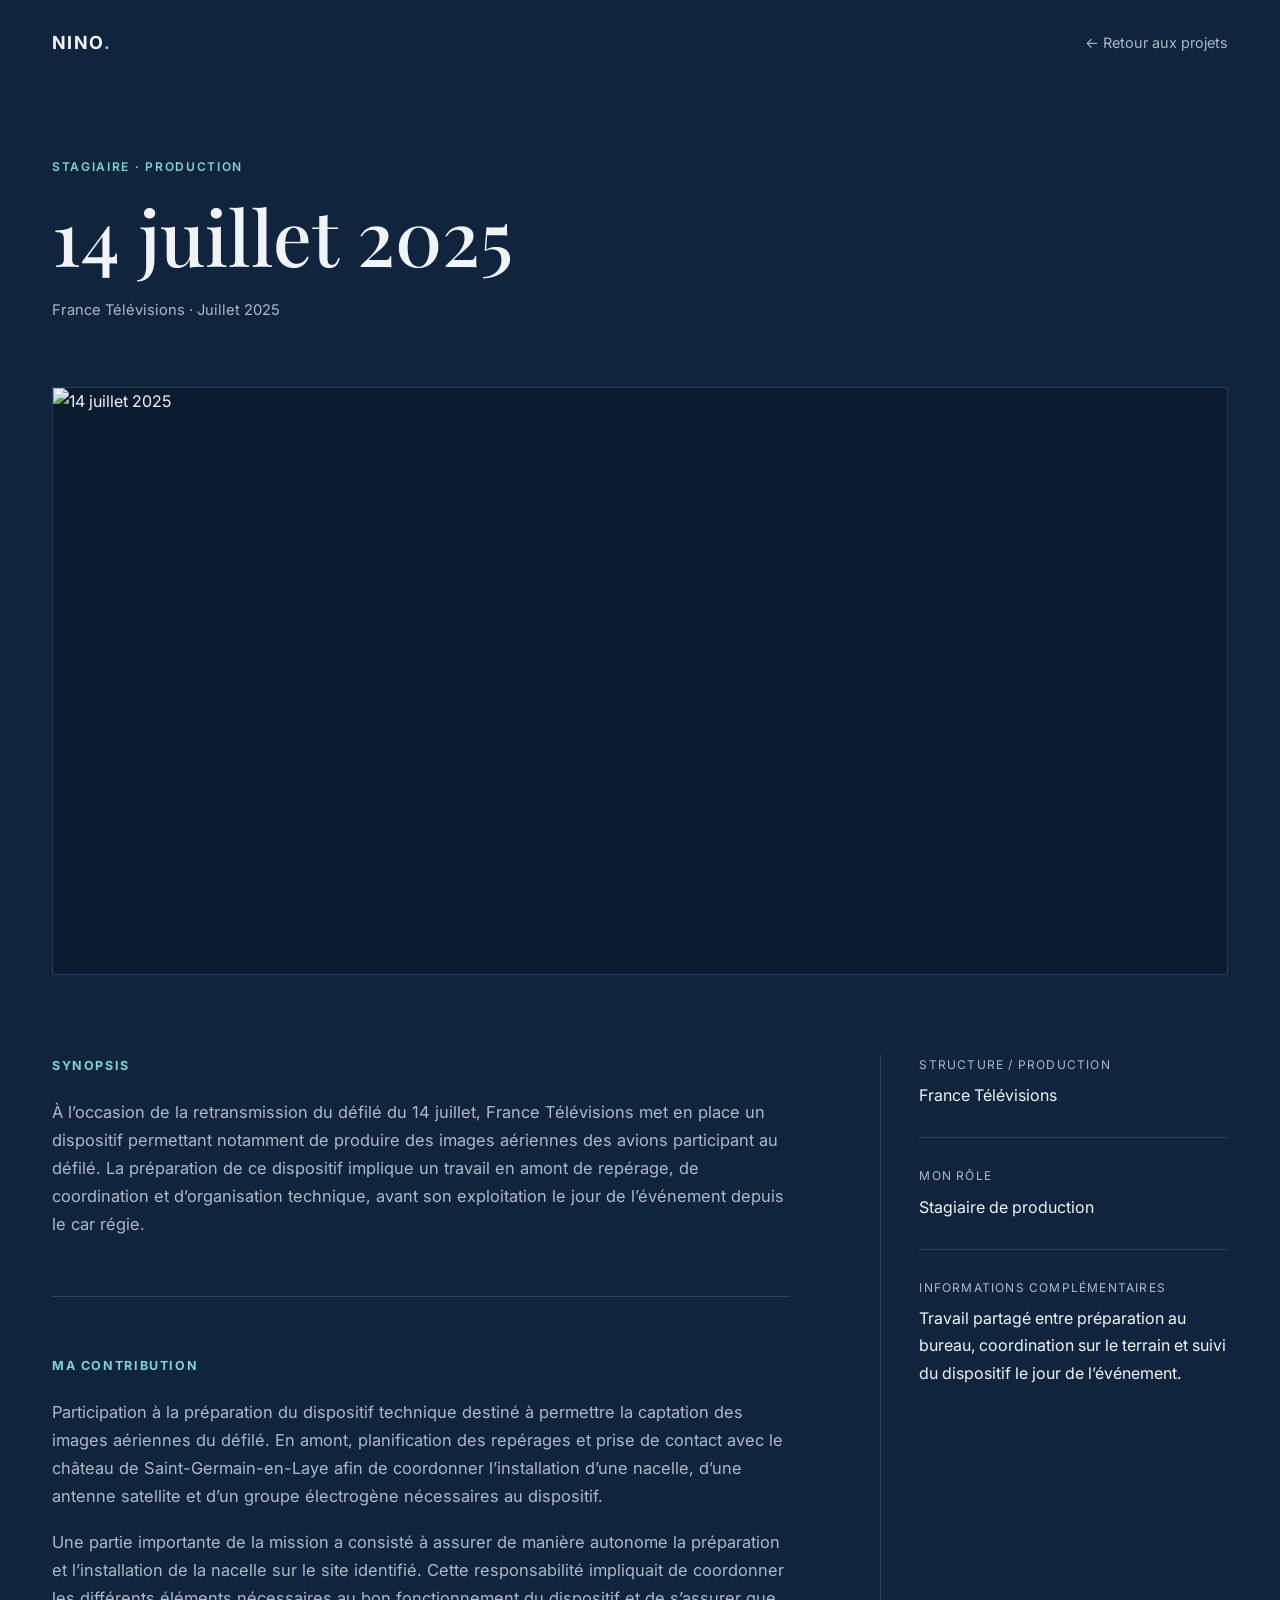
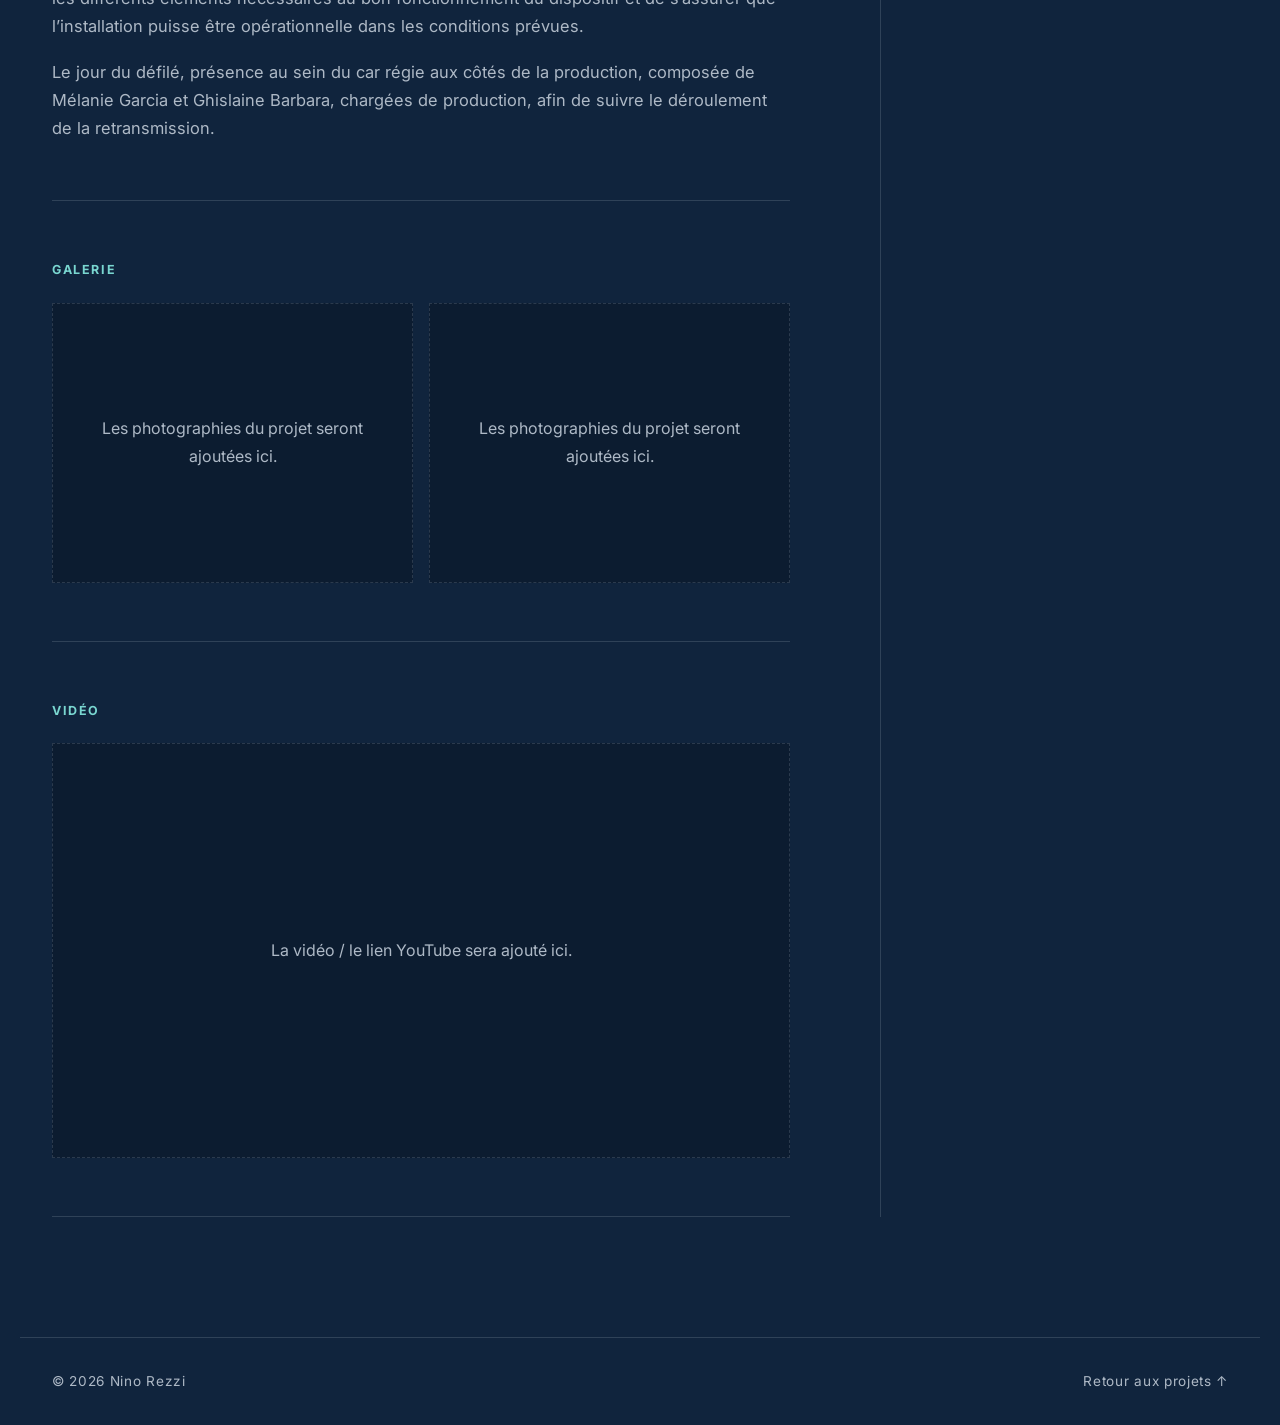
==== projets/14-juillet.html @ 04cb968f "Add files via upload" ====
<!DOCTYPE html>
<html lang="fr">
<head>
    <meta charset="UTF-8">
    <meta name="viewport" content="width=device-width, initial-scale=1.0">
    <title>14 juillet 2025 — Nino Rezzi</title>
    <meta name="description" content="Projet 14 juillet 2025 — Portfolio de Nino Rezzi.">
    <link rel="stylesheet" href="../style.css">
    <link rel="stylesheet" href="../projets/project.css">
    <link rel="preconnect" href="https://fonts.googleapis.com">
    <link rel="preconnect" href="https://fonts.gstatic.com" crossorigin>
    <link href="https://fonts.googleapis.com/css2?family=Inter:wght@300;400;500;600;700&family=Playfair+Display:ital,wght@0,500;0,600;1,500&display=swap" rel="stylesheet">
</head>
<body class="project-page">

<header class="project-nav">
    <a href="../index.html" class="logo">NINO<span>.</span></a>
    <a href="../index.html#projets" class="back-link">← Retour aux projets</a>
</header>

<main class="project-main">
    <header class="project-intro">
        <p class="eyebrow">STAGIAIRE · PRODUCTION</p>
        <h1>14 juillet 2025</h1>
        <div class="project-meta">
            <span>France Télévisions · Juillet 2025</span>
        </div>
    </header>

    <div class="project-hero">
        <img src="../images/14-juillet.jpg" alt="14 juillet 2025">
    </div>

    <div class="project-grid">
        <div class="project-content">
            <section>
                <h2>Synopsis</h2>
                <p>À l’occasion de la retransmission du défilé du 14 juillet, France Télévisions met en place un dispositif permettant notamment de produire des images aériennes des avions participant au défilé. La préparation de ce dispositif implique un travail en amont de repérage, de coordination et d’organisation technique, avant son exploitation le jour de l’événement depuis le car régie.</p>
            </section>

            <section>
                <h2>Ma contribution</h2>
                <p>Participation à la préparation du dispositif technique destiné à permettre la captation des images aériennes du défilé. En amont, planification des repérages et prise de contact avec le château de Saint-Germain-en-Laye afin de coordonner l’installation d’une nacelle, d’une antenne satellite et d’un groupe électrogène nécessaires au dispositif.</p><p>Une partie importante de la mission a consisté à assurer de manière autonome la préparation et l’installation de la nacelle sur le site identifié. Cette responsabilité impliquait de coordonner les différents éléments nécessaires au bon fonctionnement du dispositif et de s’assurer que l’installation puisse être opérationnelle dans les conditions prévues.</p><p>Le jour du défilé, présence au sein du car régie aux côtés de la production, composée de Mélanie Garcia et Ghislaine Barbara, chargées de production, afin de suivre le déroulement de la retransmission.</p>
            </section>

            <section>
                <h2>Galerie</h2>
                <div class="project-gallery">
                    <div class="media-placeholder">Les photographies du projet seront ajoutées ici.</div>
                    <div class="media-placeholder">Les photographies du projet seront ajoutées ici.</div>
                </div>
            </section>

            <section>
                <h2>Vidéo</h2>
                <div class="video-placeholder">La vidéo / le lien YouTube sera ajouté ici.</div>
            </section>
        </div>

        <aside class="project-side">
            <div class="info-block">
                <span class="info-label">Structure / production</span>
                <div class="info-value">France Télévisions</div>
            </div>

            <div class="info-block">
                <span class="info-label">Mon rôle</span>
                <div class="info-value">Stagiaire de production</div>
            </div>

            <div class="info-block">
                <span class="info-label">Informations complémentaires</span>
                <p>Travail partagé entre préparation au bureau, coordination sur le terrain et suivi du dispositif le jour de l’événement.</p>
            </div>
        </aside>
    </div>
</main>

<footer class="project-footer">
    <span>© 2026 Nino Rezzi</span>
    <a href="../index.html#projets">Retour aux projets ↑</a>
</footer>

</body>
</html>
---- style.css ----
/* =====================================================
   VARIABLES
===================================================== */

:root {
    --background: #10243d;
    --background-dark: #0c1c30;
    --background-light: #17304d;
    --text: #f1f4f7;
    --text-muted: #aeb9c6;
    --border: rgba(220, 230, 240, 0.15);
    --accent: #79d6d0;
    --container: 1240px;
}


/* =====================================================
   RESET
===================================================== */

* {
    margin: 0;
    padding: 0;
    box-sizing: border-box;
}

html {
    scroll-behavior: smooth;
}

body {
    background: var(--background);
    color: var(--text);
    font-family: "Inter", sans-serif;
    line-height: 1.6;
    overflow-x: hidden;
}

a {
    color: inherit;
    text-decoration: none;
}

img {
    display: block;
    width: 100%;
}

::selection {
    background: var(--accent);
    color: var(--background-dark);
}


/* =====================================================
   SECTIONS
===================================================== */

.section {
    position: relative;
    max-width: var(--container);
    margin: auto;
    padding: 150px 40px;
}

.section-header {
    margin-bottom: 80px;
}

.eyebrow {
    color: var(--text-muted);
    font-size: 11px;
    font-weight: 600;
    letter-spacing: 0.18em;
    text-transform: uppercase;
}

.section-header h2 {
    margin-top: 20px;
    font-size: clamp(48px, 6vw, 82px);
    font-weight: 500;
    letter-spacing: -0.05em;
    line-height: 0.95;
}

.section-header h2 em {
    font-family: "Playfair Display", serif;
    font-weight: 500;
}

.section-header > p:last-child {
    max-width: 520px;
    margin-top: 30px;
    color: var(--text-muted);
}


/* =====================================================
   NAVIGATION
===================================================== */

.navbar {
    position: fixed;
    z-index: 100;
    top: 0;
    left: 0;
    width: 100%;
    height: 80px;

    display: flex;
    align-items: center;
    justify-content: space-between;

    padding: 0 40px;

    background: rgba(16, 36, 61, 0.88);
    backdrop-filter: blur(15px);

    border-bottom: 1px solid var(--border);
}

.logo {
    font-size: 18px;
    font-weight: 700;
    letter-spacing: 0.05em;
}

.logo span {
    color: var(--accent);
}

.navbar nav {
    display: flex;
    gap: 32px;
}

.navbar nav a {
    color: var(--text-muted);
    font-size: 12px;
    transition: color 0.3s ease;
}

.navbar nav a:hover {
    color: var(--text);
}

.nav-button {
    border: 1px solid var(--border);
    padding: 10px 17px;

    font-size: 11px;
    text-transform: uppercase;
    letter-spacing: 0.08em;

    transition: 0.3s ease;
}

.nav-button:hover {
    background: var(--text);
    color: var(--background-dark);
}


/* =====================================================
   HERO
===================================================== */

.hero {
    position: relative;

    min-height: 100vh;
    max-width: 1400px;

    margin: auto;
    padding: 160px 60px 80px;

    display: grid;
    grid-template-columns: 1fr 0.85fr;
    align-items: center;
    gap: 80px;
}

.hero-content {
    position: relative;
    z-index: 2;
}

.hero h1 {
    margin-top: 25px;

    font-size: clamp(80px, 12vw, 170px);
    font-weight: 600;
    letter-spacing: -0.08em;
    line-height: 0.78;
}

.hero h1 span {
    display: inline-block;
    margin-left: 70px;

    font-family: "Playfair Display", serif;
    font-weight: 500;
}

.hero-description {
    max-width: 470px;
    margin-top: 55px;

    color: var(--text-muted);
    font-size: 16px;
    line-height: 1.8;
}

.hero-buttons {
    display: flex;
    gap: 15px;
    margin-top: 40px;
}


/* =====================================================
   BUTTONS
===================================================== */

.button {
    display: inline-flex;
    align-items: center;
    justify-content: center;

    min-height: 52px;
    padding: 0 25px;

    font-size: 11px;
    font-weight: 600;
    letter-spacing: 0.08em;
    text-transform: uppercase;

    transition: all 0.3s ease;
}

.button-primary {
    background: var(--text);
    color: var(--background-dark);
}

.button-primary:hover {
    background: var(--accent);
    transform: translateY(-2px);
}

.button-secondary {
    border: 1px solid var(--border);
}

.button-secondary:hover {
    border-color: var(--text);
    transform: translateY(-2px);
}


/* =====================================================
   HERO IMAGE
===================================================== */

.hero-image {
    position: relative;
    height: 680px;
    overflow: hidden;
}

.hero-image img {
    width: 100%;
    height: 100%;
    object-fit: cover;

    filter: saturate(0.85);

    transition: transform 0.8s ease;
}

.hero-image:hover img {
    transform: scale(1.03);
}

.image-caption {
    position: absolute;
    z-index: 2;

    bottom: 20px;
    left: 20px;
    right: 20px;

    display: flex;
    justify-content: space-between;

    font-size: 10px;
    letter-spacing: 0.1em;
}

.scroll-indicator {
    position: absolute;

    bottom: 35px;
    left: 60px;

    display: flex;
    align-items: center;
    gap: 12px;

    color: var(--text-muted);

    font-size: 9px;
    letter-spacing: 0.15em;
}

.scroll-indicator span {
    width: 35px;
    height: 1px;

    background: var(--text-muted);
}


/* =====================================================
   ABOUT
===================================================== */

.about {
    border-top: 1px solid var(--border);
}

.about-grid {
    display: grid;
    grid-template-columns: 1.2fr 0.8fr;
    gap: 120px;
}

.about-text {
    max-width: 650px;
}

.about-text p {
    margin-bottom: 25px;
    color: var(--text-muted);
}

.about-text .large-text {
    color: var(--text);

    font-size: 24px;
    line-height: 1.5;
}

.about-info {
    border-top: 1px solid var(--border);
}

.info-item {
    padding: 25px 0;
    border-bottom: 1px solid var(--border);
}

.info-item span,
.info-item small {
    display: block;

    color: var(--text-muted);
    font-size: 11px;
}

.info-item strong {
    display: block;

    margin: 5px 0;

    font-size: 16px;
    font-weight: 500;
}


/* =====================================================
   PROJETS
===================================================== */

.projects {
    border-top: 1px solid var(--border);
}

.project-category-section {
    margin-bottom: 130px;
}

.project-category-section:last-child {
    margin-bottom: 0;
}

.project-category-header {
    display: grid;
    grid-template-columns: 60px 1fr;
    column-gap: 25px;

    margin-bottom: 55px;
    padding-top: 35px;

    border-top: 1px solid var(--border);
}

.project-category-header > span {
    color: var(--accent);

    font-size: 11px;
    font-weight: 600;
    letter-spacing: 0.12em;
}

.project-category-header h3 {
    font-size: 36px;
    font-weight: 500;

    letter-spacing: -0.04em;
    line-height: 1;
}

.project-category-header p {
    grid-column: 2;

    max-width: 520px;
    margin-top: 12px;

    color: var(--text-muted);
    font-size: 13px;
}

.projects-grid {
    display: grid;
    grid-template-columns: repeat(2, 1fr);

    gap: 80px 35px;
}

.project-card:nth-child(even) {
    margin-top: 120px;
}


/* =====================================================
   PROJECT IMAGE + INTERACTION
===================================================== */

.project-image {
    position: relative;
    display: block;

    aspect-ratio: 16 / 10;

    overflow: hidden;

    background: var(--background-light);

    cursor: pointer;
}

.project-image img {
    width: 100%;
    height: 100%;

    object-fit: cover;

    transition: transform 0.7s cubic-bezier(.2, .8, .2, 1);
}

.project-overlay {
    position: absolute;
    inset: 0;

    display: flex;
    align-items: center;
    justify-content: center;

    padding: 40px;

    background: rgba(8, 20, 34, 0.82);

    opacity: 0;

    transition: opacity 0.4s ease;
}

.project-image:hover img {
    transform: scale(1.05);
}

.project-image:hover .project-overlay {
    opacity: 1;
}

.project-preview {
    width: 100%;
    max-width: 420px;

    text-align: center;

    transform: translateY(15px);

    transition: transform 0.4s ease;
}

.project-image:hover .project-preview {
    transform: translateY(0);
}

.preview-label {
    display: block;

    color: var(--accent);

    font-size: 10px;
    font-weight: 600;

    letter-spacing: 0.18em;
    text-transform: uppercase;
}

.project-preview p {
    margin: 18px auto 22px;

    color: var(--text);

    font-size: 14px;
    line-height: 1.7;
}

.preview-link {
    display: inline-block;

    padding: 11px 18px;

    border: 1px solid rgba(255, 255, 255, 0.5);

    color: var(--text);

    font-size: 10px;
    font-weight: 600;

    letter-spacing: 0.12em;
    text-transform: uppercase;

    transition: 0.3s ease;
}

.preview-link:hover {
    background: var(--text);
    color: var(--background-dark);
}

.project-info {
    padding-top: 20px;
}

.project-info > div {
    display: flex;
    align-items: center;
    gap: 15px;
}

.project-number {
    color: var(--text-muted);
    font-size: 10px;
}

.project-category {
    color: var(--accent);

    font-size: 9px;
    font-weight: 600;

    letter-spacing: 0.15em;
}

.project-info h3 {
    margin-top: 12px;

    font-size: 26px;
    font-weight: 500;

    letter-spacing: -0.03em;
    line-height: 1.15;
}

.project-info p {
    max-width: 400px;
    margin-top: 8px;

    color: var(--text-muted);

    font-size: 13px;
}


/* =====================================================
   FORMATION
===================================================== */

.formation {
    border-top: 1px solid var(--border);
}

.timeline {
    border-top: 1px solid var(--border);
}

.timeline-item {
    display: grid;
    grid-template-columns: 220px 1fr;

    padding: 50px 0;

    border-bottom: 1px solid var(--border);
}

.timeline-date {
    color: var(--text-muted);
    font-size: 13px;
}

.timeline-content > span {
    color: var(--accent);

    font-size: 9px;
    font-weight: 600;

    letter-spacing: 0.15em;
}

.timeline-content h3 {
    margin-top: 8px;

    font-size: 32px;
    font-weight: 500;

    letter-spacing: -0.04em;
}

.timeline-content p {
    max-width: 700px;
    margin-top: 15px;

    color: var(--text-muted);
}


/* =====================================================
   LOGICIELS
===================================================== */

.skills {
    border-top: 1px solid var(--border);
}

.software-grid {
    display: grid;
    grid-template-columns: repeat(3, 1fr);

    border-top: 1px solid var(--border);
    border-left: 1px solid var(--border);
}

.software-card {
    min-height: 230px;

    padding: 35px;

    border-right: 1px solid var(--border);
    border-bottom: 1px solid var(--border);

    transition:
        background 0.3s ease,
        transform 0.3s ease;
}

.software-card:hover {
    background: var(--background-light);
    transform: translateY(-3px);
}

.software-card > span {
    color: var(--text-muted);
    font-size: 10px;
}

.software-card h3 {
    margin-top: 60px;

    font-size: 28px;
    font-weight: 500;

    letter-spacing: -0.04em;
}

.software-card p {
    margin-top: 8px;

    color: var(--text-muted);

    font-size: 12px;
}


/* =====================================================
   CV
===================================================== */

.cv {
    max-width: none;
    background: var(--background-light);
}

.cv-container {
    max-width: 1090px;
    margin: auto;

    display: flex;
    align-items: center;
    justify-content: space-between;

    gap: 50px;
}

.cv h2 {
    margin-top: 15px;

    font-size: 65px;
    letter-spacing: -0.05em;
}

.cv p:last-of-type {
    max-width: 450px;
    margin-top: 20px;

    color: var(--text-muted);
}


/* =====================================================
   OBJECTIFS
===================================================== */

.objectives {
    border-top: 1px solid var(--border);
}

.objectives-grid {
    display: grid;
    grid-template-columns: 1fr 1fr;
    gap: 100px;
}

.objectives h2 {
    margin-top: 20px;

    font-size: clamp(45px, 5vw, 70px);
    font-weight: 500;

    line-height: 0.95;
    letter-spacing: -0.06em;
}

.objectives h2 em {
    font-family: "Playfair Display", serif;
    font-weight: 500;
}

.objective-text {
    padding-top: 40px;
}

.objective-text p {
    margin-bottom: 25px;

    color: var(--text-muted);
}


/* =====================================================
   CONTACT
===================================================== */

.contact {
    min-height: 80vh;

    display: flex;
    align-items: center;
    justify-content: center;

    padding: 100px 40px;

    text-align: center;

    border-top: 1px solid var(--border);

    background:
        radial-gradient(
            circle at center,
            rgba(121, 214, 208, 0.08),
            transparent 55%
        );
}

.contact h2 {
    margin-top: 20px;

    font-size: clamp(65px, 10vw, 140px);
    font-weight: 500;

    letter-spacing: -0.07em;
    line-height: 0.85;
}

.contact h2 em {
    font-family: "Playfair Display", serif;
    font-weight: 500;
}

.contact-email {
    display: inline-block;

    margin-top: 60px;
    padding-bottom: 5px;

    border-bottom: 1px solid var(--text);

    font-size: 20px;

    transition: 0.3s ease;
}

.contact-email:hover {
    color: var(--accent);
    border-color: var(--accent);
}

.social-links {
    display: flex;
    justify-content: center;
    gap: 30px;

    margin-top: 50px;
}

.social-links a {
    color: var(--text-muted);

    font-size: 11px;

    text-transform: uppercase;
    letter-spacing: 0.1em;

    transition: 0.3s ease;
}

.social-links a:hover {
    color: var(--accent);
}


/* =====================================================
   FOOTER
===================================================== */

footer {
    max-width: 1400px;
    margin: auto;

    padding: 30px 40px;

    display: flex;
    justify-content: space-between;

    border-top: 1px solid var(--border);

    color: var(--text-muted);

    font-size: 10px;
    letter-spacing: 0.05em;
}

footer a:hover {
    color: var(--accent);
}


/* =====================================================
   TABLET
===================================================== */

@media (max-width: 1000px) {

    .navbar nav {
        display: none;
    }

    .hero {
        grid-template-columns: 1fr;

        padding: 140px 30px 80px;

        gap: 50px;
    }

    .hero-image {
        height: 550px;
    }

    .scroll-indicator {
        display: none;
    }

    .section {
        padding: 100px 30px;
    }

    .about-grid {
        grid-template-columns: 1fr;
        gap: 60px;
    }

    .projects-grid {
        grid-template-columns: 1fr;
    }

    .project-card:nth-child(even) {
        margin-top: 0;
    }

    .timeline-item {
        grid-template-columns: 150px 1fr;
    }

    .software-grid {
        grid-template-columns: repeat(2, 1fr);
    }

    .objectives-grid {
        grid-template-columns: 1fr;
        gap: 30px;
    }

    .cv-container {
        flex-direction: column;
        align-items: flex-start;
    }
}


/* =====================================================
   MOBILE
===================================================== */

@media (max-width: 600px) {

    .navbar {
        padding: 0 20px;
    }

    .nav-button {
        display: none;
    }

    .hero {
        padding: 130px 20px 60px;
    }

    .hero h1 {
        font-size: 76px;
    }

    .hero h1 span {
        margin-left: 30px;
    }

    .hero-description {
        margin-top: 40px;
    }

    .hero-buttons {
        flex-direction: column;
        align-items: stretch;
    }

    .hero-image {
        height: 420px;
    }

    .section {
        padding: 80px 20px;
    }

    .section-header {
        margin-bottom: 50px;
    }

    .section-header h2 {
        font-size: 52px;
    }

    .about-text .large-text {
        font-size: 20px;
    }

    .projects-grid {
        gap: 60px;
    }

    .project-category-section {
        margin-bottom: 90px;
    }

    .project-category-header {
        grid-template-columns: 40px 1fr;
        column-gap: 15px;
        margin-bottom: 40px;
    }

    .project-category-header h3 {
        font-size: 28px;
    }

    .project-category-header p {
        grid-column: 2;
        font-size: 12px;
    }

    .project-overlay {
        padding: 25px;
    }

    .project-preview p {
        font-size: 12px;
    }

    .timeline-item {
        display: block;
    }

    .timeline-date {
        margin-bottom: 20px;
    }

    .timeline-content h3 {
        font-size: 26px;
    }

    .software-grid {
        grid-template-columns: 1fr;
    }

    .software-card {
        min-height: 190px;
    }

    .software-card h3 {
        margin-top: 45px;
    }

    .cv h2 {
        font-size: 52px;
    }

    .contact {
        min-height: 70vh;
        padding: 80px 20px;
    }

    .contact h2 {
        font-size: 65px;
    }

    .contact-email {
        font-size: 16px;
    }

    .social-links {
        flex-wrap: wrap;
    }

    footer {
        padding: 25px 20px;
        flex-direction: column;
        gap: 10px;
    }
}
---- projets/project.css ----
:root {
    --background: #10243d;
    --background-dark: #0c1c30;
    --background-light: #17304d;
    --text: #f1f4f7;
    --text-muted: #aeb9c6;
    --border: rgba(220, 230, 240, 0.15);
    --accent: #79d6d0;
    --container: 1240px;
}

* { box-sizing: border-box; }
html { scroll-behavior: smooth; }
body {
    margin: 0;
    background: var(--background);
    color: var(--text);
    font-family: "Inter", sans-serif;
    line-height: 1.7;
}
a { color: inherit; text-decoration: none; }

.project-page {
    min-height: 100vh;
}

.project-nav {
    max-width: var(--container);
    margin: 0 auto;
    padding: 28px 32px;
    display: flex;
    justify-content: space-between;
    align-items: center;
}

.project-nav .logo {
    font-weight: 700;
    letter-spacing: .08em;
}
.project-nav .logo span { color: var(--accent); }

.back-link {
    color: var(--text-muted);
    font-size: .9rem;
    transition: color .25s ease;
}
.back-link:hover { color: var(--text); }

.project-main {
    max-width: var(--container);
    margin: 0 auto;
    padding: 70px 32px 120px;
}

.project-intro {
    max-width: 900px;
    margin-bottom: 64px;
}

.eyebrow {
    margin: 0 0 18px;
    color: var(--accent);
    font-size: .75rem;
    font-weight: 600;
    letter-spacing: .14em;
    text-transform: uppercase;
}

h1 {
    margin: 0 0 22px;
    font-family: "Playfair Display", serif;
    font-size: clamp(2.8rem, 6vw, 5.6rem);
    line-height: 1.05;
    font-weight: 500;
}

.project-meta {
    display: flex;
    flex-wrap: wrap;
    gap: 10px 24px;
    color: var(--text-muted);
    font-size: .92rem;
}

.project-hero {
    width: 100%;
    aspect-ratio: 16 / 8;
    margin-bottom: 80px;
    background: var(--background-dark);
    overflow: hidden;
    border: 1px solid var(--border);
}

.project-hero img {
    width: 100%;
    height: 100%;
    object-fit: cover;
    display: block;
}

.project-grid {
    display: grid;
    grid-template-columns: minmax(0, 1.7fr) minmax(260px, .8fr);
    gap: 90px;
}

.project-content section {
    padding: 0 0 58px;
    margin: 0 0 58px;
    border-bottom: 1px solid var(--border);
}

.project-content section:last-child {
    margin-bottom: 0;
}

.project-content h2,
.project-side h2 {
    margin: 0 0 22px;
    font-size: .78rem;
    letter-spacing: .13em;
    text-transform: uppercase;
    color: var(--accent);
}

.project-content p {
    margin: 0 0 18px;
    color: var(--text-muted);
    font-size: 1.03rem;
}

.project-content p:last-child { margin-bottom: 0; }

.project-side {
    border-left: 1px solid var(--border);
    padding-left: 38px;
}

.info-block {
    padding-bottom: 28px;
    margin-bottom: 28px;
    border-bottom: 1px solid var(--border);
}
.info-block:last-child { border-bottom: 0; }

.info-label {
    display: block;
    margin-bottom: 7px;
    color: var(--text-muted);
    font-size: .75rem;
    letter-spacing: .1em;
    text-transform: uppercase;
}
.info-value {
    font-size: 1rem;
}

.media-placeholder {
    min-height: 280px;
    display: grid;
    place-items: center;
    padding: 30px;
    text-align: center;
    color: var(--text-muted);
    border: 1px dashed var(--border);
    background: var(--background-dark);
}

.project-gallery {
    display: grid;
    grid-template-columns: repeat(2, 1fr);
    gap: 16px;
}
.project-gallery figure {
    margin: 0;
    aspect-ratio: 4 / 3;
    overflow: hidden;
    background: var(--background-dark);
    border: 1px solid var(--border);
}
.project-gallery img {
    width: 100%;
    height: 100%;
    object-fit: cover;
    display: block;
}

.video-placeholder {
    aspect-ratio: 16 / 9;
    display: grid;
    place-items: center;
    border: 1px dashed var(--border);
    background: var(--background-dark);
    color: var(--text-muted);
}

.project-footer {
    max-width: var(--container);
    margin: 0 auto;
    padding: 32px;
    border-top: 1px solid var(--border);
    display: flex;
    justify-content: space-between;
    gap: 20px;
    color: var(--text-muted);
    font-size: .85rem;
}

@media (max-width: 800px) {
    .project-nav,
    .project-main,
    .project-footer { padding-left: 22px; padding-right: 22px; }

    .project-main { padding-top: 45px; padding-bottom: 80px; }

    .project-grid {
        grid-template-columns: 1fr;
        gap: 55px;
    }

    .project-side {
        border-left: 0;
        border-top: 1px solid var(--border);
        padding: 40px 0 0;
    }

    .project-hero {
        aspect-ratio: 4 / 3;
        margin-bottom: 55px;
    }

    .project-gallery { grid-template-columns: 1fr; }

    .project-footer { flex-direction: column; }
}
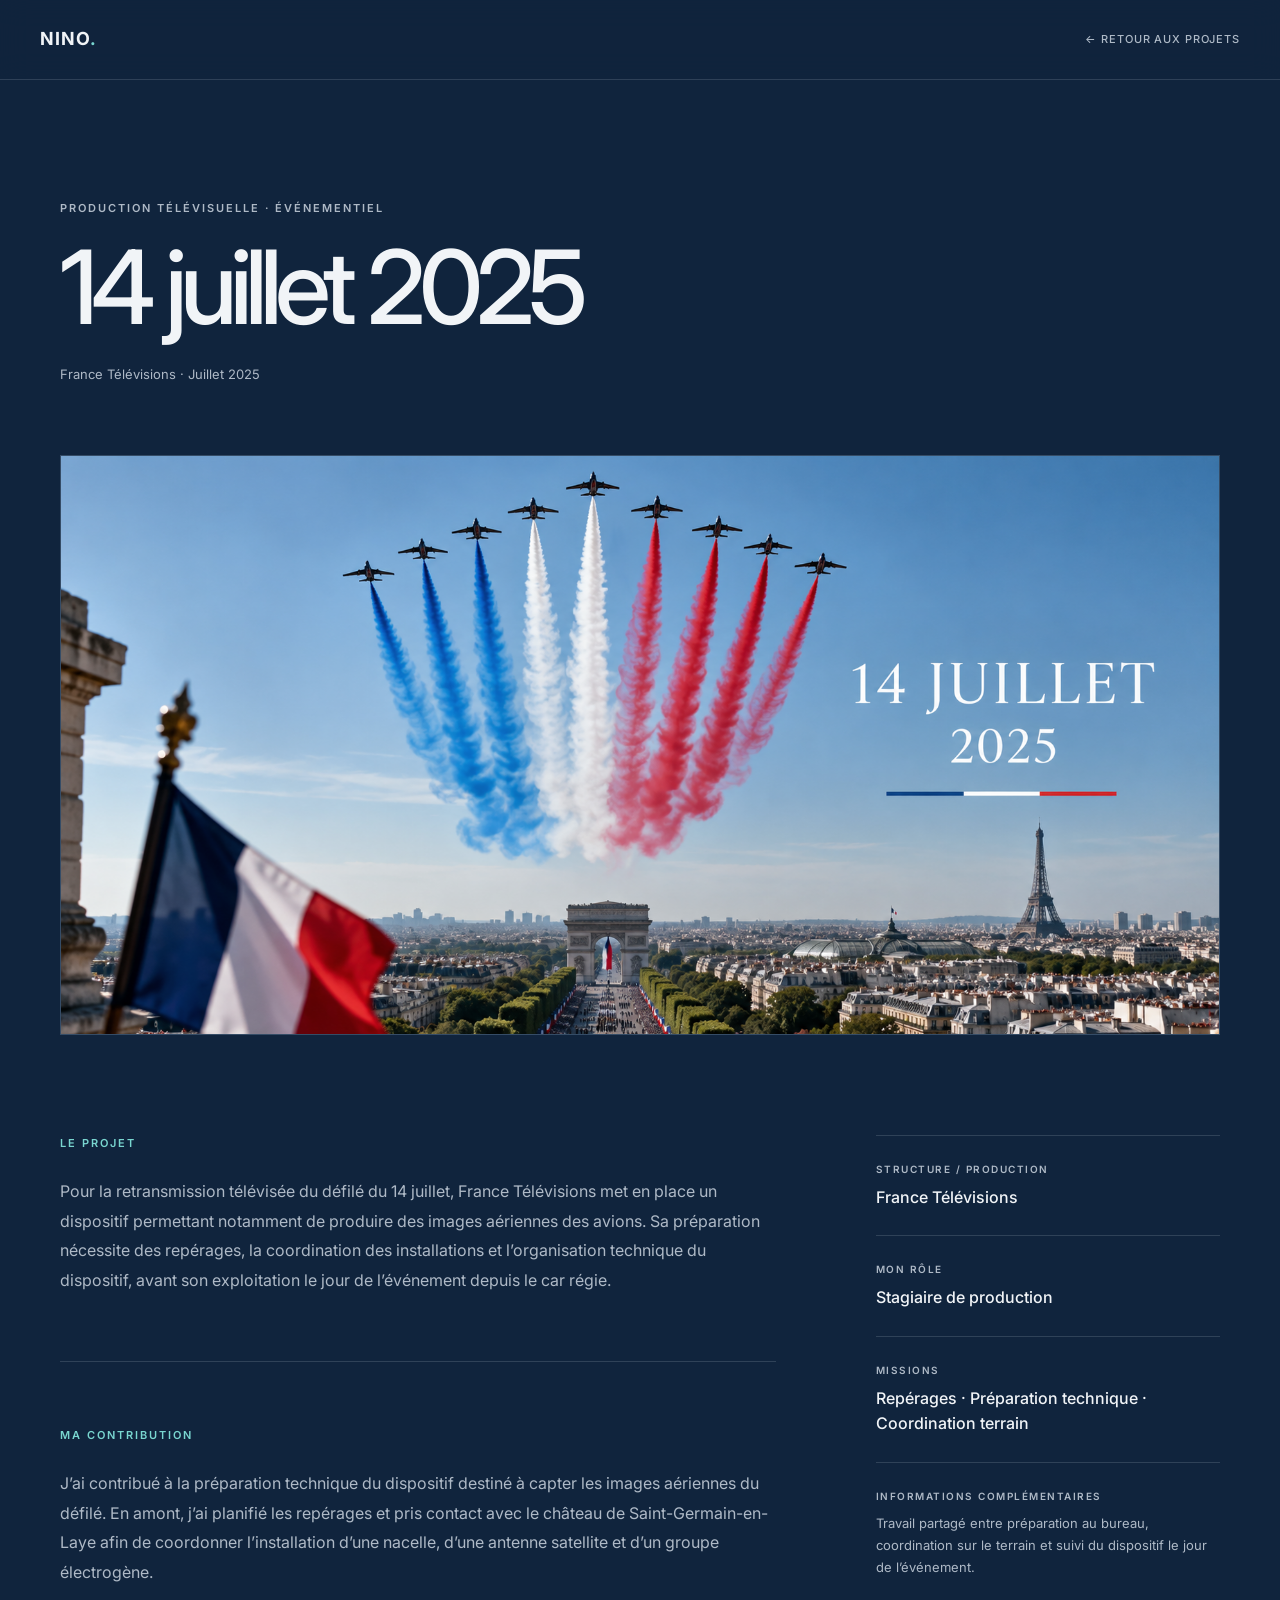
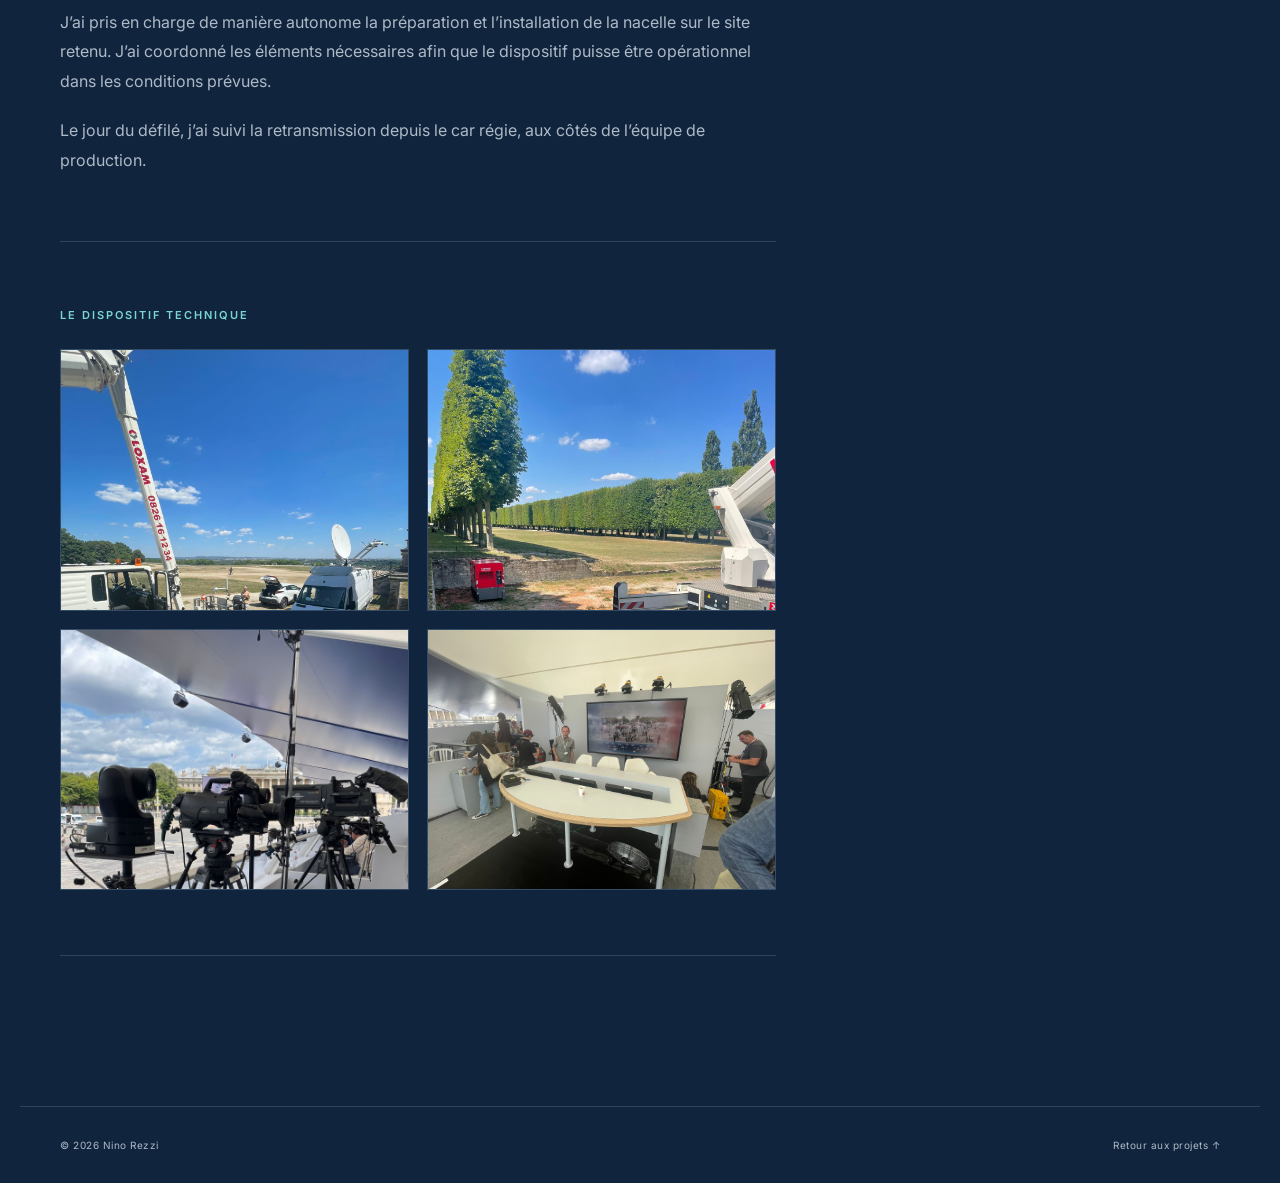
==== commit a97f0a4d: "Update 14-juillet.html" ====
--- a/projets/14-juillet.html
+++ b/projets/14-juillet.html
@@ -3,14 +3,48 @@
 <head>
     <meta charset="UTF-8">
     <meta name="viewport" content="width=device-width, initial-scale=1.0">
+
     <title>14 juillet 2025 — Nino Rezzi</title>
-    <meta name="description" content="Projet 14 juillet 2025 — Portfolio de Nino Rezzi.">
+    <meta
+        name="description"
+        content="Préparation technique et coordination d’un dispositif de captation aérienne pour le défilé du 14 juillet 2025."
+    >
+
     <link rel="stylesheet" href="../style.css">
     <link rel="stylesheet" href="../projets/project.css">
+
     <link rel="preconnect" href="https://fonts.googleapis.com">
     <link rel="preconnect" href="https://fonts.gstatic.com" crossorigin>
-    <link href="https://fonts.googleapis.com/css2?family=Inter:wght@300;400;500;600;700&family=Playfair+Display:ital,wght@0,500;0,600;1,500&display=swap" rel="stylesheet">
+    <link
+        href="https://fonts.googleapis.com/css2?family=Inter:wght@300;400;500;600;700&family=Playfair+Display:ital,wght@0,500;0,600;1,500&display=swap"
+        rel="stylesheet"
+    >
+
+    <style>
+        .project-hero-link,
+        .project-gallery a {
+            display: block;
+        }
+
+        .project-gallery figure {
+            margin: 0;
+        }
+
+        .project-gallery img {
+            display: block;
+            width: 100%;
+            height: auto;
+        }
+
+        .project-gallery figcaption {
+            margin-top: 12px;
+            color: var(--text-muted);
+            font-size: 13px;
+            line-height: 1.5;
+        }
+    </style>
 </head>
+
 <body class="project-page">
 
 <header class="project-nav">
@@ -20,41 +54,156 @@
 
 <main class="project-main">
     <header class="project-intro">
-        <p class="eyebrow">STAGIAIRE · PRODUCTION</p>
+        <p class="eyebrow">PRODUCTION TÉLÉVISUELLE · ÉVÉNEMENTIEL</p>
+
         <h1>14 juillet 2025</h1>
+
         <div class="project-meta">
             <span>France Télévisions · Juillet 2025</span>
         </div>
     </header>
 
     <div class="project-hero">
-        <img src="../images/14-juillet.jpg" alt="14 juillet 2025">
+        <a
+            class="project-hero-link"
+            href="../images/14-juillet.jpg"
+            target="_blank"
+            rel="noopener noreferrer"
+            aria-label="Ouvrir le visuel du projet en grand"
+        >
+            <img
+                src="../images/14-juillet.jpg"
+                alt="Dispositif de captation du défilé du 14 juillet"
+            >
+        </a>
     </div>
 
     <div class="project-grid">
         <div class="project-content">
+
             <section>
-                <h2>Synopsis</h2>
-                <p>À l’occasion de la retransmission du défilé du 14 juillet, France Télévisions met en place un dispositif permettant notamment de produire des images aériennes des avions participant au défilé. La préparation de ce dispositif implique un travail en amont de repérage, de coordination et d’organisation technique, avant son exploitation le jour de l’événement depuis le car régie.</p>
+                <h2>Le projet</h2>
+
+                <p>
+                    Pour la retransmission télévisée du défilé du 14 juillet,
+                    France Télévisions met en place un dispositif permettant
+                    notamment de produire des images aériennes des avions.
+                    Sa préparation nécessite des repérages, la coordination
+                    des installations et l’organisation technique du dispositif,
+                    avant son exploitation le jour de l’événement depuis le
+                    car régie.
+                </p>
             </section>
 
             <section>
                 <h2>Ma contribution</h2>
-                <p>Participation à la préparation du dispositif technique destiné à permettre la captation des images aériennes du défilé. En amont, planification des repérages et prise de contact avec le château de Saint-Germain-en-Laye afin de coordonner l’installation d’une nacelle, d’une antenne satellite et d’un groupe électrogène nécessaires au dispositif.</p><p>Une partie importante de la mission a consisté à assurer de manière autonome la préparation et l’installation de la nacelle sur le site identifié. Cette responsabilité impliquait de coordonner les différents éléments nécessaires au bon fonctionnement du dispositif et de s’assurer que l’installation puisse être opérationnelle dans les conditions prévues.</p><p>Le jour du défilé, présence au sein du car régie aux côtés de la production, composée de Mélanie Garcia et Ghislaine Barbara, chargées de production, afin de suivre le déroulement de la retransmission.</p>
+
+                <p>
+                    J’ai contribué à la préparation technique du dispositif
+                    destiné à capter les images aériennes du défilé. En amont,
+                    j’ai planifié les repérages et pris contact avec le château
+                    de Saint-Germain-en-Laye afin de coordonner l’installation
+                    d’une nacelle, d’une antenne satellite et d’un groupe
+                    électrogène.
+                </p>
+
+                <p>
+                    J’ai pris en charge de manière autonome la préparation et
+                    l’installation de la nacelle sur le site retenu. J’ai
+                    coordonné les éléments nécessaires afin que le dispositif
+                    puisse être opérationnel dans les conditions prévues.
+                </p>
+
+                <p>
+                    Le jour du défilé, j’ai suivi la retransmission depuis le
+                    car régie, aux côtés de l’équipe de production.
+                </p>
             </section>
 
             <section>
-                <h2>Galerie</h2>
+                <h2>Le dispositif technique</h2>
+
                 <div class="project-gallery">
-                    <div class="media-placeholder">Les photographies du projet seront ajoutées ici.</div>
-                    <div class="media-placeholder">Les photographies du projet seront ajoutées ici.</div>
+
+                    <figure>
+                        <a
+                            href="../images/14-juillet-nacelle.jpg"
+                            target="_blank"
+                            rel="noopener noreferrer"
+                            aria-label="Ouvrir la photo de la nacelle en grand"
+                        >
+                            <img
+                                src="../images/14-juillet-nacelle.jpg"
+                                alt="Nacelle et moyens de réception des images aériennes"
+                                loading="lazy"
+                            >
+                        </a>
+                        <figcaption>
+                            Nacelle et antenne satellite mobilisées pour la
+                            réception des images aériennes du défilé.
+                        </figcaption>
+                    </figure>
+
+                    <figure>
+                        <a
+                            href="../images/14-juillet-groupe-electrogene.jpg"
+                            target="_blank"
+                            rel="noopener noreferrer"
+                            aria-label="Ouvrir la photo du groupe électrogène en grand"
+                        >
+                            <img
+                                src="../images/14-juillet-groupe-electrogene.jpg"
+                                alt="Groupe électrogène installé sur le site"
+                                loading="lazy"
+                            >
+                        </a>
+                        <figcaption>
+                            Groupe électrogène utilisé pour alimenter les
+                            équipements du dispositif.
+                        </figcaption>
+                    </figure>
+
+                    <figure>
+                        <a
+                            href="../images/14-juillet-installation-plateau.jpg"
+                            target="_blank"
+                            rel="noopener noreferrer"
+                            aria-label="Ouvrir la photo de l’installation des caméras en grand"
+                        >
+                            <img
+                                src="../images/14-juillet-installation-plateau.jpg"
+                                alt="Caméras installées sur le site de la place de la Concorde"
+                                loading="lazy"
+                            >
+                        </a>
+                        <figcaption>
+                            Caméras et moyens de captation installés sur le
+                            site de la Concorde.
+                        </figcaption>
+                    </figure>
+
+                    <figure>
+                        <a
+                            href="../images/14-juillet-plateau-defile.jpg"
+                            target="_blank"
+                            rel="noopener noreferrer"
+                            aria-label="Ouvrir la photo du plateau de production en grand"
+                        >
+                            <img
+                                src="../images/14-juillet-plateau-defile.jpg"
+                                alt="Installation technique et espace de production sur le site de la Concorde"
+                                loading="lazy"
+                            >
+                        </a>
+                        <figcaption>
+                            Installation technique et espace de production
+                            sur le site de la Concorde pendant la retransmission.
+                        </figcaption>
+                    </figure>
+
                 </div>
             </section>
 
-            <section>
-                <h2>Vidéo</h2>
-                <div class="video-placeholder">La vidéo / le lien YouTube sera ajouté ici.</div>
-            </section>
         </div>
 
         <aside class="project-side">
@@ -69,8 +218,18 @@
             </div>
 
             <div class="info-block">
+                <span class="info-label">Missions</span>
+                <div class="info-value">
+                    Repérages · Préparation technique · Coordination terrain
+                </div>
+            </div>
+
+            <div class="info-block">
                 <span class="info-label">Informations complémentaires</span>
-                <p>Travail partagé entre préparation au bureau, coordination sur le terrain et suivi du dispositif le jour de l’événement.</p>
+                <p>
+                    Travail partagé entre préparation au bureau, coordination
+                    sur le terrain et suivi du dispositif le jour de l’événement.
+                </p>
             </div>
         </aside>
     </div>
--- a/style.css
+++ b/style.css
@@ -3,14 +3,20 @@
 ===================================================== */
 
 :root {
+
     --background: #10243d;
     --background-dark: #0c1c30;
     --background-light: #17304d;
+
     --text: #f1f4f7;
     --text-muted: #aeb9c6;
+
     --border: rgba(220, 230, 240, 0.15);
+
     --accent: #79d6d0;
+
     --container: 1240px;
+
 }
 
 
@@ -19,36 +25,68 @@
 ===================================================== */
 
 * {
+
     margin: 0;
     padding: 0;
+
     box-sizing: border-box;
-}
+
+}
+
 
 html {
+
     scroll-behavior: smooth;
-}
+
+}
+
 
 body {
+
     background: var(--background);
+
     color: var(--text);
+
     font-family: "Inter", sans-serif;
+
     line-height: 1.6;
+
     overflow-x: hidden;
-}
+
+}
+
 
 a {
+
     color: inherit;
+
     text-decoration: none;
-}
+
+}
+
 
 img {
+
     display: block;
+
     width: 100%;
-}
+
+}
+
+
+button {
+
+    font: inherit;
+
+}
+
 
 ::selection {
+
     background: var(--accent);
+
     color: var(--background-dark);
+
 }
 
 
@@ -57,41 +95,72 @@
 ===================================================== */
 
 .section {
+
     position: relative;
+
     max-width: var(--container);
+
     margin: auto;
+
     padding: 150px 40px;
-}
+
+}
+
 
 .section-header {
+
     margin-bottom: 80px;
-}
+
+}
+
 
 .eyebrow {
+
     color: var(--text-muted);
+
     font-size: 11px;
+
     font-weight: 600;
+
     letter-spacing: 0.18em;
+
     text-transform: uppercase;
-}
+
+}
+
 
 .section-header h2 {
+
     margin-top: 20px;
+
     font-size: clamp(48px, 6vw, 82px);
+
     font-weight: 500;
+
     letter-spacing: -0.05em;
+
     line-height: 0.95;
-}
+
+}
+
 
 .section-header h2 em {
+
     font-family: "Playfair Display", serif;
+
     font-weight: 500;
-}
+
+}
+
 
 .section-header > p:last-child {
+
     max-width: 520px;
+
     margin-top: 30px;
+
     color: var(--text-muted);
+
 }
 
 
@@ -100,64 +169,103 @@
 ===================================================== */
 
 .navbar {
+
     position: fixed;
+
     z-index: 100;
+
     top: 0;
     left: 0;
+
     width: 100%;
+
     height: 80px;
 
     display: flex;
+
     align-items: center;
+
     justify-content: space-between;
 
     padding: 0 40px;
 
     background: rgba(16, 36, 61, 0.88);
+
     backdrop-filter: blur(15px);
 
     border-bottom: 1px solid var(--border);
-}
+
+}
+
 
 .logo {
+
     font-size: 18px;
+
     font-weight: 700;
+
     letter-spacing: 0.05em;
-}
+
+}
+
 
 .logo span {
+
     color: var(--accent);
-}
+
+}
+
 
 .navbar nav {
+
     display: flex;
+
     gap: 32px;
-}
+
+}
+
 
 .navbar nav a {
+
     color: var(--text-muted);
+
     font-size: 12px;
+
     transition: color 0.3s ease;
-}
+
+}
+
 
 .navbar nav a:hover {
+
     color: var(--text);
-}
+
+}
+
 
 .nav-button {
+
     border: 1px solid var(--border);
+
     padding: 10px 17px;
 
     font-size: 11px;
+
     text-transform: uppercase;
+
     letter-spacing: 0.08em;
 
     transition: 0.3s ease;
-}
+
+}
+
 
 .nav-button:hover {
+
     background: var(--text);
+
     color: var(--background-dark);
+
 }
 
 
@@ -166,55 +274,88 @@
 ===================================================== */
 
 .hero {
+
     position: relative;
 
     min-height: 100vh;
+
     max-width: 1400px;
 
     margin: auto;
+
     padding: 160px 60px 80px;
 
     display: grid;
+
     grid-template-columns: 1fr 0.85fr;
+
     align-items: center;
+
     gap: 80px;
-}
+
+}
+
 
 .hero-content {
+
     position: relative;
+
     z-index: 2;
-}
+
+}
+
 
 .hero h1 {
+
     margin-top: 25px;
 
     font-size: clamp(80px, 12vw, 170px);
+
     font-weight: 600;
+
     letter-spacing: -0.08em;
+
     line-height: 0.78;
-}
+
+}
+
 
 .hero h1 span {
+
     display: inline-block;
+
     margin-left: 70px;
 
     font-family: "Playfair Display", serif;
+
     font-weight: 500;
-}
+
+}
+
 
 .hero-description {
+
     max-width: 470px;
+
     margin-top: 55px;
 
     color: var(--text-muted);
+
     font-size: 16px;
+
     line-height: 1.8;
-}
+
+}
+
 
 .hero-buttons {
+
     display: flex;
+
     gap: 15px;
+
     margin-top: 40px;
+
 }
 
 
@@ -223,38 +364,61 @@
 ===================================================== */
 
 .button {
+
     display: inline-flex;
+
     align-items: center;
+
     justify-content: center;
 
     min-height: 52px;
+
     padding: 0 25px;
 
     font-size: 11px;
+
     font-weight: 600;
+
     letter-spacing: 0.08em;
+
     text-transform: uppercase;
 
     transition: all 0.3s ease;
-}
+
+}
+
 
 .button-primary {
+
     background: var(--text);
+
     color: var(--background-dark);
-}
+
+}
+
 
 .button-primary:hover {
+
     background: var(--accent);
+
     transform: translateY(-2px);
-}
+
+}
+
 
 .button-secondary {
+
     border: 1px solid var(--border);
-}
+
+}
+
 
 .button-secondary:hover {
+
     border-color: var(--text);
+
     transform: translateY(-2px);
+
 }
 
 
@@ -263,61 +427,92 @@
 ===================================================== */
 
 .hero-image {
+
     position: relative;
+
     height: 680px;
+
     overflow: hidden;
-}
+
+}
+
 
 .hero-image img {
+
     width: 100%;
+
     height: 100%;
+
     object-fit: cover;
 
     filter: saturate(0.85);
 
     transition: transform 0.8s ease;
-}
+
+}
+
 
 .hero-image:hover img {
+
     transform: scale(1.03);
-}
+
+}
+
 
 .image-caption {
+
     position: absolute;
+
     z-index: 2;
 
     bottom: 20px;
+
     left: 20px;
+
     right: 20px;
 
     display: flex;
+
     justify-content: space-between;
 
     font-size: 10px;
+
     letter-spacing: 0.1em;
-}
+
+}
+
 
 .scroll-indicator {
+
     position: absolute;
 
     bottom: 35px;
+
     left: 60px;
 
     display: flex;
+
     align-items: center;
+
     gap: 12px;
 
     color: var(--text-muted);
 
     font-size: 9px;
+
     letter-spacing: 0.15em;
-}
+
+}
+
 
 .scroll-indicator span {
+
     width: 35px;
+
     height: 1px;
 
     background: var(--text-muted);
+
 }
 
 
@@ -326,55 +521,88 @@
 ===================================================== */
 
 .about {
+
     border-top: 1px solid var(--border);
-}
+
+}
+
 
 .about-grid {
+
     display: grid;
+
     grid-template-columns: 1.2fr 0.8fr;
+
     gap: 120px;
-}
+
+}
+
 
 .about-text {
+
     max-width: 650px;
-}
+
+}
+
 
 .about-text p {
+
     margin-bottom: 25px;
+
     color: var(--text-muted);
-}
+
+}
+
 
 .about-text .large-text {
+
     color: var(--text);
 
     font-size: 24px;
+
     line-height: 1.5;
-}
+
+}
+
 
 .about-info {
+
     border-top: 1px solid var(--border);
-}
+
+}
+
 
 .info-item {
+
     padding: 25px 0;
+
     border-bottom: 1px solid var(--border);
-}
+
+}
+
 
 .info-item span,
 .info-item small {
+
     display: block;
 
     color: var(--text-muted);
+
     font-size: 11px;
-}
+
+}
+
 
 .info-item strong {
+
     display: block;
 
     margin: 5px 0;
 
     font-size: 16px;
+
     font-weight: 500;
+
 }
 
 
@@ -383,217 +611,471 @@
 ===================================================== */
 
 .projects {
+
     border-top: 1px solid var(--border);
-}
-
-.project-category-section {
-    margin-bottom: 130px;
-}
-
-.project-category-section:last-child {
-    margin-bottom: 0;
-}
-
-.project-category-header {
+
+}
+
+
+/* -----------------------------------------------------
+   EN-TÊTE
+----------------------------------------------------- */
+
+.projects-heading {
+
     display: grid;
-    grid-template-columns: 60px 1fr;
-    column-gap: 25px;
-
-    margin-bottom: 55px;
-    padding-top: 35px;
-
-    border-top: 1px solid var(--border);
-}
-
-.project-category-header > span {
+
+    grid-template-columns:
+        minmax(0, 2fr)
+        minmax(280px, 0.8fr);
+
+    gap: 60px;
+
+    align-items: end;
+
+    margin-bottom: 42px;
+
+}
+
+
+.projects-title {
+
+    min-width: 0;
+
+}
+
+
+.projects-title .eyebrow {
+
+    margin-bottom: 16px;
+
+}
+
+
+.projects-title-row {
+
+    display: flex;
+
+    align-items: center;
+
+    gap: 42px;
+
+}
+
+
+.projects-title-row h2 {
+
+    margin: 0;
+
+    white-space: nowrap;
+
+    font-family: "Playfair Display", serif;
+
+    font-size: clamp(54px, 5vw, 76px);
+
+    font-weight: 400;
+
+    line-height: 0.95;
+
+    letter-spacing: -0.045em;
+
+}
+
+
+.projects-line {
+
+    height: 1px;
+
+    flex: 1;
+
+    min-width: 80px;
+
+    background: var(--border);
+
+}
+
+
+.projects-description {
+
+    max-width: 410px;
+
+    margin: 0 0 4px auto;
+
+    color: var(--text-muted);
+
+    font-size: 15px;
+
+    line-height: 1.65;
+
+}
+
+
+/* -----------------------------------------------------
+   FILTRES
+----------------------------------------------------- */
+
+.projects-filters {
+
+    display: flex;
+
+    align-items: center;
+
+    flex-wrap: wrap;
+
+    gap: 12px 32px;
+
+    margin-bottom: 28px;
+
+}
+
+
+.project-filter {
+
+    appearance: none;
+
+    border: 0;
+
+    background: transparent;
+
+    color: var(--text-muted);
+
+    padding: 10px 0;
+
+    font-family: "Inter", sans-serif;
+
+    font-size: 14px;
+
+    cursor: pointer;
+
+    transition:
+        color 0.25s ease,
+        background-color 0.25s ease,
+        padding 0.25s ease;
+
+}
+
+
+.project-filter:hover {
+
+    color: var(--text);
+
+}
+
+
+.project-filter.active {
+
+    color: var(--background);
+
+    background: var(--text);
+
+    padding: 10px 19px;
+
+    border-radius: 999px;
+
+}
+
+
+/* -----------------------------------------------------
+   GRILLE
+----------------------------------------------------- */
+
+.projects .projects-grid {
+
+    display: grid;
+
+    grid-template-columns:
+        repeat(4, minmax(0, 1fr));
+
+    gap: 34px 18px;
+
+    width: 100%;
+
+}
+
+
+.projects .project-card {
+
+    min-width: 0;
+
+    display: block;
+
+    background: transparent;
+
+    border: 0;
+
+    padding: 0;
+
+}
+
+
+.projects .project-card[hidden] {
+
+    display: none;
+
+}
+
+
+/* -----------------------------------------------------
+   IMAGES
+----------------------------------------------------- */
+
+.projects .project-image {
+
+    position: relative;
+
+    width: 100%;
+
+    aspect-ratio: 1.48 / 1;
+
+    overflow: hidden;
+
+    border-radius: 5px;
+
+    border: 1px solid var(--border);
+
+    background: var(--background-light);
+
+}
+
+
+.projects .project-image img {
+
+    display: block;
+
+    width: 100%;
+
+    height: 100%;
+
+    object-fit: cover;
+
+    transition:
+        transform 0.6s
+        cubic-bezier(0.22, 1, 0.36, 1),
+
+        filter 0.4s ease;
+
+}
+
+
+.projects .project-card:hover
+.project-image img {
+
+    transform: scale(1.035);
+
+}
+
+
+/* -----------------------------------------------------
+   OVERLAY
+----------------------------------------------------- */
+
+.projects .project-overlay {
+
+    position: absolute;
+
+    inset: 0;
+
+    display: flex;
+
+    align-items: flex-end;
+
+    padding: 22px;
+
+    background:
+        linear-gradient(
+            to top,
+            rgba(12, 28, 48, 0.96) 0%,
+            rgba(12, 28, 48, 0.78) 42%,
+            rgba(12, 28, 48, 0.05) 100%
+        );
+
+    opacity: 0;
+
+    transition: opacity 0.35s ease;
+
+}
+
+
+.projects .project-card:hover
+.project-overlay,
+
+.projects .project-card:focus-within
+.project-overlay {
+
+    opacity: 1;
+
+}
+
+
+.projects .project-preview {
+
+    transform: translateY(12px);
+
+    transition:
+        transform 0.4s ease;
+
+}
+
+
+.projects .project-card:hover
+.project-preview,
+
+.projects .project-card:focus-within
+.project-preview {
+
+    transform: translateY(0);
+
+}
+
+
+.projects .preview-label {
+
+    display: block;
+
+    margin-bottom: 9px;
+
     color: var(--accent);
 
-    font-size: 11px;
+    font-size: 9px;
+
     font-weight: 600;
-    letter-spacing: 0.12em;
-}
-
-.project-category-header h3 {
-    font-size: 36px;
-    font-weight: 500;
-
-    letter-spacing: -0.04em;
-    line-height: 1;
-}
-
-.project-category-header p {
-    grid-column: 2;
-
-    max-width: 520px;
-    margin-top: 12px;
+
+    letter-spacing: 0.16em;
+
+}
+
+
+.projects .project-preview p {
+
+    max-width: 330px;
+
+    margin: 0 0 15px;
+
+    color: var(--text);
+
+    font-size: 12px;
+
+    line-height: 1.55;
+
+}
+
+
+.projects .preview-link {
+
+    display: inline-flex;
+
+    align-items: center;
+
+    color: var(--text);
+
+    font-size: 12px;
+
+    text-decoration: none;
+
+    border-bottom:
+        1px solid
+        rgba(241, 244, 247, 0.5);
+
+    padding-bottom: 3px;
+
+    transition:
+        color 0.2s ease,
+        border-color 0.2s ease;
+
+}
+
+
+.projects .preview-link:hover {
+
+    color: var(--accent);
+
+    border-color: var(--accent);
+
+}
+
+
+/* -----------------------------------------------------
+   INFORMATIONS SOUS LES IMAGES
+----------------------------------------------------- */
+
+.projects .project-info {
+
+    padding-top: 15px;
+
+}
+
+
+.projects .project-category {
+
+    display: block;
+
+    margin-bottom: 9px;
 
     color: var(--text-muted);
-    font-size: 13px;
-}
-
-.projects-grid {
-    display: grid;
-    grid-template-columns: repeat(2, 1fr);
-
-    gap: 80px 35px;
-}
-
-.project-card:nth-child(even) {
-    margin-top: 120px;
-}
-
-
-/* =====================================================
-   PROJECT IMAGE + INTERACTION
-===================================================== */
-
-.project-image {
-    position: relative;
-    display: block;
-
-    aspect-ratio: 16 / 10;
-
-    overflow: hidden;
-
-    background: var(--background-light);
-
-    cursor: pointer;
-}
-
-.project-image img {
-    width: 100%;
-    height: 100%;
-
-    object-fit: cover;
-
-    transition: transform 0.7s cubic-bezier(.2, .8, .2, 1);
-}
-
-.project-overlay {
-    position: absolute;
-    inset: 0;
-
-    display: flex;
+
+    font-size: 9px;
+
+    font-weight: 600;
+
+    letter-spacing: 0.16em;
+
+    line-height: 1.3;
+
+}
+
+
+.projects .project-info h3 {
+
+    margin: 0;
+
+    color: var(--text);
+
+    font-size: 16px;
+
+    font-weight: 400;
+
+    line-height: 1.35;
+
+    letter-spacing: -0.01em;
+
+}
+
+
+.projects .project-link {
+
+    display: inline-flex;
+
     align-items: center;
-    justify-content: center;
-
-    padding: 40px;
-
-    background: rgba(8, 20, 34, 0.82);
-
-    opacity: 0;
-
-    transition: opacity 0.4s ease;
-}
-
-.project-image:hover img {
-    transform: scale(1.05);
-}
-
-.project-image:hover .project-overlay {
-    opacity: 1;
-}
-
-.project-preview {
-    width: 100%;
-    max-width: 420px;
-
-    text-align: center;
-
-    transform: translateY(15px);
-
-    transition: transform 0.4s ease;
-}
-
-.project-image:hover .project-preview {
-    transform: translateY(0);
-}
-
-.preview-label {
-    display: block;
-
-    color: var(--accent);
-
-    font-size: 10px;
-    font-weight: 600;
-
-    letter-spacing: 0.18em;
-    text-transform: uppercase;
-}
-
-.project-preview p {
-    margin: 18px auto 22px;
+
+    gap: 8px;
+
+    margin-top: 11px;
+
+    color: var(--text-muted);
+
+    font-size: 12px;
+
+    text-decoration: none;
+
+    border-bottom:
+        1px solid
+        var(--border);
+
+    padding-bottom: 3px;
+
+    transition:
+        color 0.2s ease,
+        border-color 0.2s ease;
+
+}
+
+
+.projects .project-link:hover {
 
     color: var(--text);
 
-    font-size: 14px;
-    line-height: 1.7;
-}
-
-.preview-link {
-    display: inline-block;
-
-    padding: 11px 18px;
-
-    border: 1px solid rgba(255, 255, 255, 0.5);
-
-    color: var(--text);
-
-    font-size: 10px;
-    font-weight: 600;
-
-    letter-spacing: 0.12em;
-    text-transform: uppercase;
-
-    transition: 0.3s ease;
-}
-
-.preview-link:hover {
-    background: var(--text);
-    color: var(--background-dark);
-}
-
-.project-info {
-    padding-top: 20px;
-}
-
-.project-info > div {
-    display: flex;
-    align-items: center;
-    gap: 15px;
-}
-
-.project-number {
-    color: var(--text-muted);
-    font-size: 10px;
-}
-
-.project-category {
-    color: var(--accent);
-
-    font-size: 9px;
-    font-weight: 600;
-
-    letter-spacing: 0.15em;
-}
-
-.project-info h3 {
-    margin-top: 12px;
-
-    font-size: 26px;
-    font-weight: 500;
-
-    letter-spacing: -0.03em;
-    line-height: 1.15;
-}
-
-.project-info p {
-    max-width: 400px;
-    margin-top: 8px;
-
-    color: var(--text-muted);
-
-    font-size: 13px;
+    border-color: var(--text);
+
 }
 
 
@@ -602,107 +1084,75 @@
 ===================================================== */
 
 .formation {
+
     border-top: 1px solid var(--border);
-}
+
+}
+
 
 .timeline {
+
     border-top: 1px solid var(--border);
-}
+
+}
+
 
 .timeline-item {
+
     display: grid;
+
     grid-template-columns: 220px 1fr;
 
     padding: 50px 0;
 
     border-bottom: 1px solid var(--border);
-}
+
+}
+
 
 .timeline-date {
+
     color: var(--text-muted);
+
     font-size: 13px;
-}
+
+}
+
 
 .timeline-content > span {
+
     color: var(--accent);
 
     font-size: 9px;
+
     font-weight: 600;
 
     letter-spacing: 0.15em;
-}
+
+}
+
 
 .timeline-content h3 {
+
     margin-top: 8px;
 
     font-size: 32px;
+
     font-weight: 500;
 
     letter-spacing: -0.04em;
-}
+
+}
+
 
 .timeline-content p {
+
     max-width: 700px;
+
     margin-top: 15px;
 
     color: var(--text-muted);
-}
-
-
-/* =====================================================
-   LOGICIELS
-===================================================== */
-
-.skills {
-    border-top: 1px solid var(--border);
-}
-
-.software-grid {
-    display: grid;
-    grid-template-columns: repeat(3, 1fr);
-
-    border-top: 1px solid var(--border);
-    border-left: 1px solid var(--border);
-}
-
-.software-card {
-    min-height: 230px;
-
-    padding: 35px;
-
-    border-right: 1px solid var(--border);
-    border-bottom: 1px solid var(--border);
-
-    transition:
-        background 0.3s ease,
-        transform 0.3s ease;
-}
-
-.software-card:hover {
-    background: var(--background-light);
-    transform: translateY(-3px);
-}
-
-.software-card > span {
-    color: var(--text-muted);
-    font-size: 10px;
-}
-
-.software-card h3 {
-    margin-top: 60px;
-
-    font-size: 28px;
-    font-weight: 500;
-
-    letter-spacing: -0.04em;
-}
-
-.software-card p {
-    margin-top: 8px;
-
-    color: var(--text-muted);
-
-    font-size: 12px;
+
 }
 
 
@@ -711,33 +1161,50 @@
 ===================================================== */
 
 .cv {
+
     max-width: none;
-    background: var(--background-light);
-}
+
+    background: var(--background);
+
+}
+
 
 .cv-container {
+
     max-width: 1090px;
+
     margin: auto;
 
     display: flex;
+
     align-items: center;
+
     justify-content: space-between;
 
     gap: 50px;
-}
+
+}
+
 
 .cv h2 {
+
     margin-top: 15px;
 
     font-size: 65px;
+
     letter-spacing: -0.05em;
-}
+
+}
+
 
 .cv p:last-of-type {
+
     max-width: 450px;
+
     margin-top: 20px;
 
     color: var(--text-muted);
+
 }
 
 
@@ -746,38 +1213,60 @@
 ===================================================== */
 
 .objectives {
+
     border-top: 1px solid var(--border);
-}
+
+}
+
 
 .objectives-grid {
+
     display: grid;
+
     grid-template-columns: 1fr 1fr;
+
     gap: 100px;
-}
+
+}
+
 
 .objectives h2 {
+
     margin-top: 20px;
 
     font-size: clamp(45px, 5vw, 70px);
+
     font-weight: 500;
 
     line-height: 0.95;
+
     letter-spacing: -0.06em;
-}
+
+}
+
 
 .objectives h2 em {
+
     font-family: "Playfair Display", serif;
+
     font-weight: 500;
-}
+
+}
+
 
 .objective-text {
+
     padding-top: 40px;
-}
+
+}
+
 
 .objective-text p {
+
     margin-bottom: 25px;
 
     color: var(--text-muted);
+
 }
 
 
@@ -786,10 +1275,13 @@
 ===================================================== */
 
 .contact {
+
     min-height: 80vh;
 
     display: flex;
+
     align-items: center;
+
     justify-content: center;
 
     padding: 100px 40px;
@@ -804,27 +1296,40 @@
             rgba(121, 214, 208, 0.08),
             transparent 55%
         );
-}
+
+}
+
 
 .contact h2 {
+
     margin-top: 20px;
 
     font-size: clamp(65px, 10vw, 140px);
+
     font-weight: 500;
 
     letter-spacing: -0.07em;
+
     line-height: 0.85;
-}
+
+}
+
 
 .contact h2 em {
+
     font-family: "Playfair Display", serif;
+
     font-weight: 500;
-}
+
+}
+
 
 .contact-email {
+
     display: inline-block;
 
     margin-top: 60px;
+
     padding-bottom: 5px;
 
     border-bottom: 1px solid var(--text);
@@ -832,34 +1337,53 @@
     font-size: 20px;
 
     transition: 0.3s ease;
-}
+
+}
+
 
 .contact-email:hover {
+
     color: var(--accent);
+
     border-color: var(--accent);
-}
-
-.social-links {
+
+}
+
+
+.contact-details {
+
     display: flex;
+
     justify-content: center;
+
+    align-items: center;
+
+    flex-wrap: wrap;
+
     gap: 30px;
 
-    margin-top: 50px;
-}
-
-.social-links a {
+    margin-top: 35px;
+
+}
+
+
+.contact-details a {
+
     color: var(--text-muted);
 
-    font-size: 11px;
-
-    text-transform: uppercase;
-    letter-spacing: 0.1em;
-
-    transition: 0.3s ease;
-}
-
-.social-links a:hover {
+    font-size: 12px;
+
+    letter-spacing: 0.04em;
+
+    transition: color 0.3s ease;
+
+}
+
+
+.contact-details a:hover {
+
     color: var(--accent);
+
 }
 
 
@@ -868,12 +1392,15 @@
 ===================================================== */
 
 footer {
+
     max-width: 1400px;
+
     margin: auto;
 
     padding: 30px 40px;
 
     display: flex;
+
     justify-content: space-between;
 
     border-top: 1px solid var(--border);
@@ -881,11 +1408,33 @@
     color: var(--text-muted);
 
     font-size: 10px;
+
     letter-spacing: 0.05em;
-}
+
+}
+
 
 footer a:hover {
+
     color: var(--accent);
+
+}
+
+
+/* =====================================================
+   FOCUS
+===================================================== */
+
+.project-filter:focus-visible,
+.project-link:focus-visible,
+.preview-link:focus-visible,
+.nav-button:focus-visible,
+.button:focus-visible {
+
+    outline: 1px solid var(--accent);
+
+    outline-offset: 4px;
+
 }
 
 
@@ -895,60 +1444,123 @@
 
 @media (max-width: 1000px) {
 
+
     .navbar nav {
+
         display: none;
-    }
+
+    }
+
 
     .hero {
+
         grid-template-columns: 1fr;
 
         padding: 140px 30px 80px;
 
         gap: 50px;
-    }
+
+    }
+
 
     .hero-image {
+
         height: 550px;
-    }
+
+    }
+
 
     .scroll-indicator {
+
         display: none;
-    }
+
+    }
+
 
     .section {
+
         padding: 100px 30px;
-    }
+
+    }
+
 
     .about-grid {
+
         grid-template-columns: 1fr;
+
         gap: 60px;
-    }
-
-    .projects-grid {
+
+    }
+
+
+    /* ---------------------------------------------
+       PROJETS
+    --------------------------------------------- */
+
+    .projects-heading {
+
         grid-template-columns: 1fr;
-    }
-
-    .project-card:nth-child(even) {
-        margin-top: 0;
-    }
+
+        gap: 25px;
+
+    }
+
+
+    .projects-description {
+
+        margin: 0;
+
+        max-width: 550px;
+
+    }
+
+
+    .projects .projects-grid {
+
+        grid-template-columns:
+            repeat(2, minmax(0, 1fr));
+
+        gap: 45px 20px;
+
+    }
+
+
+    /* ---------------------------------------------
+       FORMATION
+    --------------------------------------------- */
 
     .timeline-item {
+
         grid-template-columns: 150px 1fr;
-    }
-
-    .software-grid {
-        grid-template-columns: repeat(2, 1fr);
-    }
+
+    }
+
+
+    /* ---------------------------------------------
+       OBJECTIFS
+    --------------------------------------------- */
 
     .objectives-grid {
+
         grid-template-columns: 1fr;
+
         gap: 30px;
-    }
+
+    }
+
+
+    /* ---------------------------------------------
+       CV
+    --------------------------------------------- */
 
     .cv-container {
+
         flex-direction: column;
+
         align-items: flex-start;
-    }
+
+    }
+
 }
 
 
@@ -958,134 +1570,284 @@
 
 @media (max-width: 600px) {
 
+
     .navbar {
+
         padding: 0 20px;
-    }
+
+    }
+
 
     .nav-button {
+
         display: none;
-    }
+
+    }
+
 
     .hero {
+
         padding: 130px 20px 60px;
-    }
+
+    }
+
 
     .hero h1 {
+
         font-size: 76px;
-    }
+
+    }
+
 
     .hero h1 span {
+
         margin-left: 30px;
-    }
+
+    }
+
 
     .hero-description {
+
         margin-top: 40px;
-    }
+
+    }
+
 
     .hero-buttons {
+
         flex-direction: column;
+
         align-items: stretch;
-    }
+
+    }
+
 
     .hero-image {
+
         height: 420px;
-    }
+
+    }
+
 
     .section {
+
         padding: 80px 20px;
-    }
+
+    }
+
 
     .section-header {
+
         margin-bottom: 50px;
-    }
+
+    }
+
 
     .section-header h2 {
+
         font-size: 52px;
-    }
+
+    }
+
 
     .about-text .large-text {
+
         font-size: 20px;
-    }
-
-    .projects-grid {
-        gap: 60px;
-    }
-
-    .project-category-section {
-        margin-bottom: 90px;
-    }
-
-    .project-category-header {
-        grid-template-columns: 40px 1fr;
-        column-gap: 15px;
-        margin-bottom: 40px;
-    }
-
-    .project-category-header h3 {
-        font-size: 28px;
-    }
-
-    .project-category-header p {
-        grid-column: 2;
+
+    }
+
+
+    /* ---------------------------------------------
+       PROJETS
+    --------------------------------------------- */
+
+    .projects-heading {
+
+        gap: 28px;
+
+        margin-bottom: 30px;
+
+    }
+
+
+    .projects-title .eyebrow {
+
+        margin-bottom: 12px;
+
+    }
+
+
+    .projects-title-row {
+
+        gap: 18px;
+
+    }
+
+
+    .projects-title-row h2 {
+
+        font-size: 50px;
+
+    }
+
+
+    .projects-line {
+
+        min-width: 25px;
+
+    }
+
+
+    .projects-description {
+
+        font-size: 13px;
+
+        line-height: 1.6;
+
+    }
+
+
+    .projects-filters {
+
+        gap: 7px 20px;
+
+        margin-bottom: 25px;
+
+    }
+
+
+    .project-filter {
+
         font-size: 12px;
-    }
-
+
+    }
+
+
+    .project-filter.active {
+
+        padding: 9px 15px;
+
+    }
+
+
+    .projects .projects-grid {
+
+        grid-template-columns: 1fr;
+
+        gap: 50px;
+
+    }
+
+
+    .projects .project-image {
+
+        aspect-ratio: 1.45 / 1;
+
+    }
+
+
+    .projects .project-overlay {
+
+        opacity: 0;
+
+    }
+
+
+    .projects .project-card:active
+    .project-overlay,
+
+    .projects .project-card:focus-within
     .project-overlay {
-        padding: 25px;
-    }
-
-    .project-preview p {
-        font-size: 12px;
-    }
+
+        opacity: 1;
+
+    }
+
+
+    /* ---------------------------------------------
+       FORMATION
+    --------------------------------------------- */
 
     .timeline-item {
+
         display: block;
-    }
+
+    }
+
 
     .timeline-date {
+
         margin-bottom: 20px;
-    }
+
+    }
+
 
     .timeline-content h3 {
+
         font-size: 26px;
-    }
-
-    .software-grid {
-        grid-template-columns: 1fr;
-    }
-
-    .software-card {
-        min-height: 190px;
-    }
-
-    .software-card h3 {
-        margin-top: 45px;
-    }
+
+    }
+
+
+    /* ---------------------------------------------
+       CV
+    --------------------------------------------- */
 
     .cv h2 {
+
         font-size: 52px;
-    }
+
+    }
+
+
+    /* ---------------------------------------------
+       CONTACT
+    --------------------------------------------- */
 
     .contact {
+
         min-height: 70vh;
+
         padding: 80px 20px;
-    }
+
+    }
+
 
     .contact h2 {
+
         font-size: 65px;
-    }
+
+    }
+
 
     .contact-email {
+
         font-size: 16px;
-    }
-
-    .social-links {
-        flex-wrap: wrap;
-    }
+
+    }
+
+
+    .contact-details {
+
+        flex-direction: column;
+
+        gap: 15px;
+
+    }
+
+
+    /* ---------------------------------------------
+       FOOTER
+    --------------------------------------------- */
 
     footer {
+
         padding: 25px 20px;
+
         flex-direction: column;
+
         gap: 10px;
-    }
-}
+
+    }
+
+}
--- a/projets/project.css
+++ b/projets/project.css
@@ -1,237 +1,712 @@
-
-
-:root {
-    --background: #10243d;
-    --background-dark: #0c1c30;
-    --background-light: #17304d;
-    --text: #f1f4f7;
-    --text-muted: #aeb9c6;
-    --border: rgba(220, 230, 240, 0.15);
-    --accent: #79d6d0;
-    --container: 1240px;
-}
-
-* { box-sizing: border-box; }
-html { scroll-behavior: smooth; }
-body {
+/* =====================================================
+   PROJECT PAGES
+   STYLE COHÉRENT AVEC LE PORTFOLIO PRINCIPAL
+===================================================== */
+
+
+/* =====================================================
+   NAVIGATION
+===================================================== */
+
+.project-nav {
+
+    position: sticky;
+
+    top: 0;
+
+    z-index: 100;
+
+    width: 100%;
+
+    min-height: 80px;
+
+    display: flex;
+
+    align-items: center;
+
+    justify-content: space-between;
+
+    padding: 0 40px;
+
+    background: rgba(16, 36, 61, 0.88);
+
+    backdrop-filter: blur(15px);
+
+    border-bottom: 1px solid var(--border);
+
+}
+
+
+.project-nav .logo {
+
+    font-size: 18px;
+
+    font-weight: 700;
+
+    letter-spacing: 0.05em;
+
+}
+
+
+.project-nav .logo span {
+
+    color: var(--accent);
+
+}
+
+
+.back-link {
+
+    color: var(--text-muted);
+
+    font-size: 11px;
+
+    font-weight: 500;
+
+    letter-spacing: 0.08em;
+
+    text-transform: uppercase;
+
+    transition: color 0.3s ease;
+
+}
+
+
+.back-link:hover {
+
+    color: var(--text);
+
+}
+
+
+
+/* =====================================================
+   PAGE PROJET
+===================================================== */
+
+.project-page {
+
+    min-height: 100vh;
+
+    background: var(--background);
+
+    color: var(--text);
+
+}
+
+
+.project-main {
+
+    max-width: var(--container);
+
+    margin: auto;
+
+    padding: 120px 40px 150px;
+
+}
+
+
+
+/* =====================================================
+   INTRODUCTION DU PROJET
+===================================================== */
+
+.project-intro {
+
+    max-width: 1000px;
+
+    margin-bottom: 70px;
+
+}
+
+
+.project-intro .eyebrow {
+
+    margin-bottom: 22px;
+
+    color: var(--text-muted);
+
+    font-size: 11px;
+
+    font-weight: 600;
+
+    letter-spacing: 0.18em;
+
+    text-transform: uppercase;
+
+}
+
+
+.project-intro h1 {
+
     margin: 0;
-    background: var(--background);
-    color: var(--text);
+
+    max-width: 1000px;
+
     font-family: "Inter", sans-serif;
+
+    font-size: clamp(55px, 8vw, 105px);
+
+    font-weight: 500;
+
+    letter-spacing: -0.07em;
+
+    line-height: 0.92;
+
+}
+
+
+.project-meta {
+
+    display: flex;
+
+    flex-wrap: wrap;
+
+    gap: 10px 24px;
+
+    margin-top: 30px;
+
+    color: var(--text-muted);
+
+    font-size: 13px;
+
+}
+
+
+
+/* =====================================================
+   IMAGE PRINCIPALE
+===================================================== */
+
+.project-hero {
+
+    width: 100%;
+
+    aspect-ratio: 16 / 8;
+
+    margin-bottom: 100px;
+
+    overflow: hidden;
+
+    background: var(--background-light);
+
+    border: 1px solid var(--border);
+
+}
+
+
+.project-hero img {
+
+    display: block;
+
+    width: 100%;
+
+    height: 100%;
+
+    object-fit: cover;
+
+    filter: saturate(0.9);
+
+    transition: transform 0.8s ease;
+
+}
+
+
+.project-hero:hover img {
+
+    transform: scale(1.015);
+
+}
+
+
+
+/* =====================================================
+   ORGANISATION DU CONTENU
+===================================================== */
+
+.project-grid {
+
+    display: grid;
+
+    grid-template-columns:
+        minmax(0, 1.35fr)
+        minmax(280px, 0.65fr);
+
+    gap: 100px;
+
+}
+
+
+
+/* =====================================================
+   CONTENU PRINCIPAL
+===================================================== */
+
+.project-content section {
+
+    padding-bottom: 65px;
+
+    margin-bottom: 65px;
+
+    border-bottom: 1px solid var(--border);
+
+}
+
+
+.project-content section:last-child {
+
+    margin-bottom: 0;
+
+}
+
+
+.project-content h2 {
+
+    margin: 0 0 25px;
+
+    color: var(--accent);
+
+    font-size: 11px;
+
+    font-weight: 600;
+
+    letter-spacing: 0.18em;
+
+    text-transform: uppercase;
+
+}
+
+
+.project-content p {
+
+    max-width: 760px;
+
+    margin: 0 0 20px;
+
+    color: var(--text-muted);
+
+    font-size: 16px;
+
+    line-height: 1.85;
+
+}
+
+
+.project-content p:last-child {
+
+    margin-bottom: 0;
+
+}
+
+
+
+/* =====================================================
+   COLONNE INFORMATIONS
+===================================================== */
+
+.project-side {
+
+    align-self: start;
+
+    border-top: 1px solid var(--border);
+
+}
+
+
+.info-block {
+
+    padding: 25px 0;
+
+    border-bottom: 1px solid var(--border);
+
+}
+
+
+.info-block:last-child {
+
+    border-bottom: none;
+
+}
+
+
+.info-label {
+
+    display: block;
+
+    margin-bottom: 8px;
+
+    color: var(--text-muted);
+
+    font-size: 10px;
+
+    font-weight: 600;
+
+    letter-spacing: 0.15em;
+
+    text-transform: uppercase;
+
+}
+
+
+.info-value {
+
+    font-size: 16px;
+
+    font-weight: 500;
+
+}
+
+
+.info-block p {
+
+    margin: 0;
+
+    color: var(--text-muted);
+
+    font-size: 13px;
+
     line-height: 1.7;
-}
-a { color: inherit; text-decoration: none; }
-
-.project-page {
-    min-height: 100vh;
-}
-
-.project-nav {
+
+}
+
+
+
+/* =====================================================
+   GALERIE
+===================================================== */
+
+.project-gallery {
+
+    display: grid;
+
+    grid-template-columns: repeat(2, 1fr);
+
+    gap: 18px;
+
+}
+
+
+.project-gallery figure {
+
+    margin: 0;
+
+    aspect-ratio: 4 / 3;
+
+    overflow: hidden;
+
+    background: var(--background-light);
+
+    border: 1px solid var(--border);
+
+}
+
+
+.project-gallery img {
+
+    display: block;
+
+    width: 100%;
+
+    height: 100%;
+
+    object-fit: cover;
+
+    transition: transform 0.6s ease;
+
+}
+
+
+.project-gallery figure:hover img {
+
+    transform: scale(1.03);
+
+}
+
+
+
+/* =====================================================
+   PLACEHOLDERS
+===================================================== */
+
+.media-placeholder {
+
+    min-height: 280px;
+
+    display: grid;
+
+    place-items: center;
+
+    padding: 30px;
+
+    color: var(--text-muted);
+
+    text-align: center;
+
+    font-size: 12px;
+
+    border: 1px dashed var(--border);
+
+    background: var(--background-dark);
+
+}
+
+
+.video-placeholder {
+
+    aspect-ratio: 16 / 9;
+
+    display: grid;
+
+    place-items: center;
+
+    padding: 30px;
+
+    color: var(--text-muted);
+
+    text-align: center;
+
+    font-size: 12px;
+
+    border: 1px dashed var(--border);
+
+    background: var(--background-dark);
+
+}
+
+
+
+/* =====================================================
+   FOOTER
+===================================================== */
+
+.project-footer {
+
     max-width: var(--container);
-    margin: 0 auto;
-    padding: 28px 32px;
+
+    margin: auto;
+
+    padding: 30px 40px;
+
     display: flex;
+
+    align-items: center;
+
     justify-content: space-between;
-    align-items: center;
-}
-
-.project-nav .logo {
-    font-weight: 700;
-    letter-spacing: .08em;
-}
-.project-nav .logo span { color: var(--accent); }
-
-.back-link {
-    color: var(--text-muted);
-    font-size: .9rem;
-    transition: color .25s ease;
-}
-.back-link:hover { color: var(--text); }
-
-.project-main {
-    max-width: var(--container);
-    margin: 0 auto;
-    padding: 70px 32px 120px;
-}
-
-.project-intro {
-    max-width: 900px;
-    margin-bottom: 64px;
-}
-
-.eyebrow {
-    margin: 0 0 18px;
+
+    gap: 20px;
+
+    border-top: 1px solid var(--border);
+
+    color: var(--text-muted);
+
+    font-size: 10px;
+
+    letter-spacing: 0.05em;
+
+}
+
+
+.project-footer a {
+
+    transition: color 0.3s ease;
+
+}
+
+
+.project-footer a:hover {
+
     color: var(--accent);
-    font-size: .75rem;
-    font-weight: 600;
-    letter-spacing: .14em;
-    text-transform: uppercase;
-}
-
-h1 {
-    margin: 0 0 22px;
-    font-family: "Playfair Display", serif;
-    font-size: clamp(2.8rem, 6vw, 5.6rem);
-    line-height: 1.05;
-    font-weight: 500;
-}
-
-.project-meta {
-    display: flex;
-    flex-wrap: wrap;
-    gap: 10px 24px;
-    color: var(--text-muted);
-    font-size: .92rem;
-}
-
-.project-hero {
-    width: 100%;
-    aspect-ratio: 16 / 8;
-    margin-bottom: 80px;
-    background: var(--background-dark);
-    overflow: hidden;
-    border: 1px solid var(--border);
-}
-
-.project-hero img {
-    width: 100%;
-    height: 100%;
-    object-fit: cover;
-    display: block;
-}
-
-.project-grid {
-    display: grid;
-    grid-template-columns: minmax(0, 1.7fr) minmax(260px, .8fr);
-    gap: 90px;
-}
-
-.project-content section {
-    padding: 0 0 58px;
-    margin: 0 0 58px;
-    border-bottom: 1px solid var(--border);
-}
-
-.project-content section:last-child {
-    margin-bottom: 0;
-}
-
-.project-content h2,
-.project-side h2 {
-    margin: 0 0 22px;
-    font-size: .78rem;
-    letter-spacing: .13em;
-    text-transform: uppercase;
-    color: var(--accent);
-}
-
-.project-content p {
-    margin: 0 0 18px;
-    color: var(--text-muted);
-    font-size: 1.03rem;
-}
-
-.project-content p:last-child { margin-bottom: 0; }
-
-.project-side {
-    border-left: 1px solid var(--border);
-    padding-left: 38px;
-}
-
-.info-block {
-    padding-bottom: 28px;
-    margin-bottom: 28px;
-    border-bottom: 1px solid var(--border);
-}
-.info-block:last-child { border-bottom: 0; }
-
-.info-label {
-    display: block;
-    margin-bottom: 7px;
-    color: var(--text-muted);
-    font-size: .75rem;
-    letter-spacing: .1em;
-    text-transform: uppercase;
-}
-.info-value {
-    font-size: 1rem;
-}
-
-.media-placeholder {
-    min-height: 280px;
-    display: grid;
-    place-items: center;
-    padding: 30px;
-    text-align: center;
-    color: var(--text-muted);
-    border: 1px dashed var(--border);
-    background: var(--background-dark);
-}
-
-.project-gallery {
-    display: grid;
-    grid-template-columns: repeat(2, 1fr);
-    gap: 16px;
-}
-.project-gallery figure {
-    margin: 0;
-    aspect-ratio: 4 / 3;
-    overflow: hidden;
-    background: var(--background-dark);
-    border: 1px solid var(--border);
-}
-.project-gallery img {
-    width: 100%;
-    height: 100%;
-    object-fit: cover;
-    display: block;
-}
-
-.video-placeholder {
-    aspect-ratio: 16 / 9;
-    display: grid;
-    place-items: center;
-    border: 1px dashed var(--border);
-    background: var(--background-dark);
-    color: var(--text-muted);
-}
-
-.project-footer {
-    max-width: var(--container);
-    margin: 0 auto;
-    padding: 32px;
-    border-top: 1px solid var(--border);
-    display: flex;
-    justify-content: space-between;
-    gap: 20px;
-    color: var(--text-muted);
-    font-size: .85rem;
-}
-
-@media (max-width: 800px) {
-    .project-nav,
-    .project-main,
-    .project-footer { padding-left: 22px; padding-right: 22px; }
-
-    .project-main { padding-top: 45px; padding-bottom: 80px; }
+
+}
+
+
+
+/* =====================================================
+   TABLETTE
+===================================================== */
+
+@media (max-width: 1000px) {
+
+    .project-nav {
+
+        padding: 0 30px;
+
+    }
+
+
+    .project-main {
+
+        padding: 100px 30px 120px;
+
+    }
+
+
+    .project-intro {
+
+        margin-bottom: 55px;
+
+    }
+
+
+    .project-intro h1 {
+
+        font-size: clamp(50px, 9vw, 85px);
+
+    }
+
+
+    .project-hero {
+
+        margin-bottom: 70px;
+
+    }
+
 
     .project-grid {
+
         grid-template-columns: 1fr;
+
+        gap: 70px;
+
+    }
+
+
+    .project-side {
+
+        border-top: 1px solid var(--border);
+
+    }
+
+}
+
+
+
+/* =====================================================
+   MOBILE
+===================================================== */
+
+@media (max-width: 600px) {
+
+    .project-nav {
+
+        min-height: 70px;
+
+        padding: 0 20px;
+
+    }
+
+
+    .project-nav .logo {
+
+        font-size: 16px;
+
+    }
+
+
+    .back-link {
+
+        font-size: 9px;
+
+    }
+
+
+    .project-main {
+
+        padding: 80px 20px 90px;
+
+    }
+
+
+    .project-intro {
+
+        margin-bottom: 45px;
+
+    }
+
+
+    .project-intro .eyebrow {
+
+        font-size: 9px;
+
+    }
+
+
+    .project-intro h1 {
+
+        font-size: 52px;
+
+        letter-spacing: -0.065em;
+
+        line-height: 0.94;
+
+    }
+
+
+    .project-meta {
+
+        margin-top: 22px;
+
+        font-size: 12px;
+
+    }
+
+
+    .project-hero {
+
+        aspect-ratio: 4 / 3;
+
+        margin-bottom: 55px;
+
+    }
+
+
+    .project-grid {
+
         gap: 55px;
-    }
-
-    .project-side {
-        border-left: 0;
-        border-top: 1px solid var(--border);
-        padding: 40px 0 0;
-    }
-
-    .project-hero {
-        aspect-ratio: 4 / 3;
-        margin-bottom: 55px;
-    }
-
-    .project-gallery { grid-template-columns: 1fr; }
-
-    .project-footer { flex-direction: column; }
-}
+
+    }
+
+
+    .project-content section {
+
+        padding-bottom: 45px;
+
+        margin-bottom: 45px;
+
+    }
+
+
+    .project-content p {
+
+        font-size: 14px;
+
+        line-height: 1.8;
+
+    }
+
+
+    .project-gallery {
+
+        grid-template-columns: 1fr;
+
+    }
+
+
+    .media-placeholder {
+
+        min-height: 220px;
+
+    }
+
+
+    .project-footer {
+
+        padding: 25px 20px;
+
+        flex-direction: column;
+
+        align-items: flex-start;
+
+    }
+
+}
